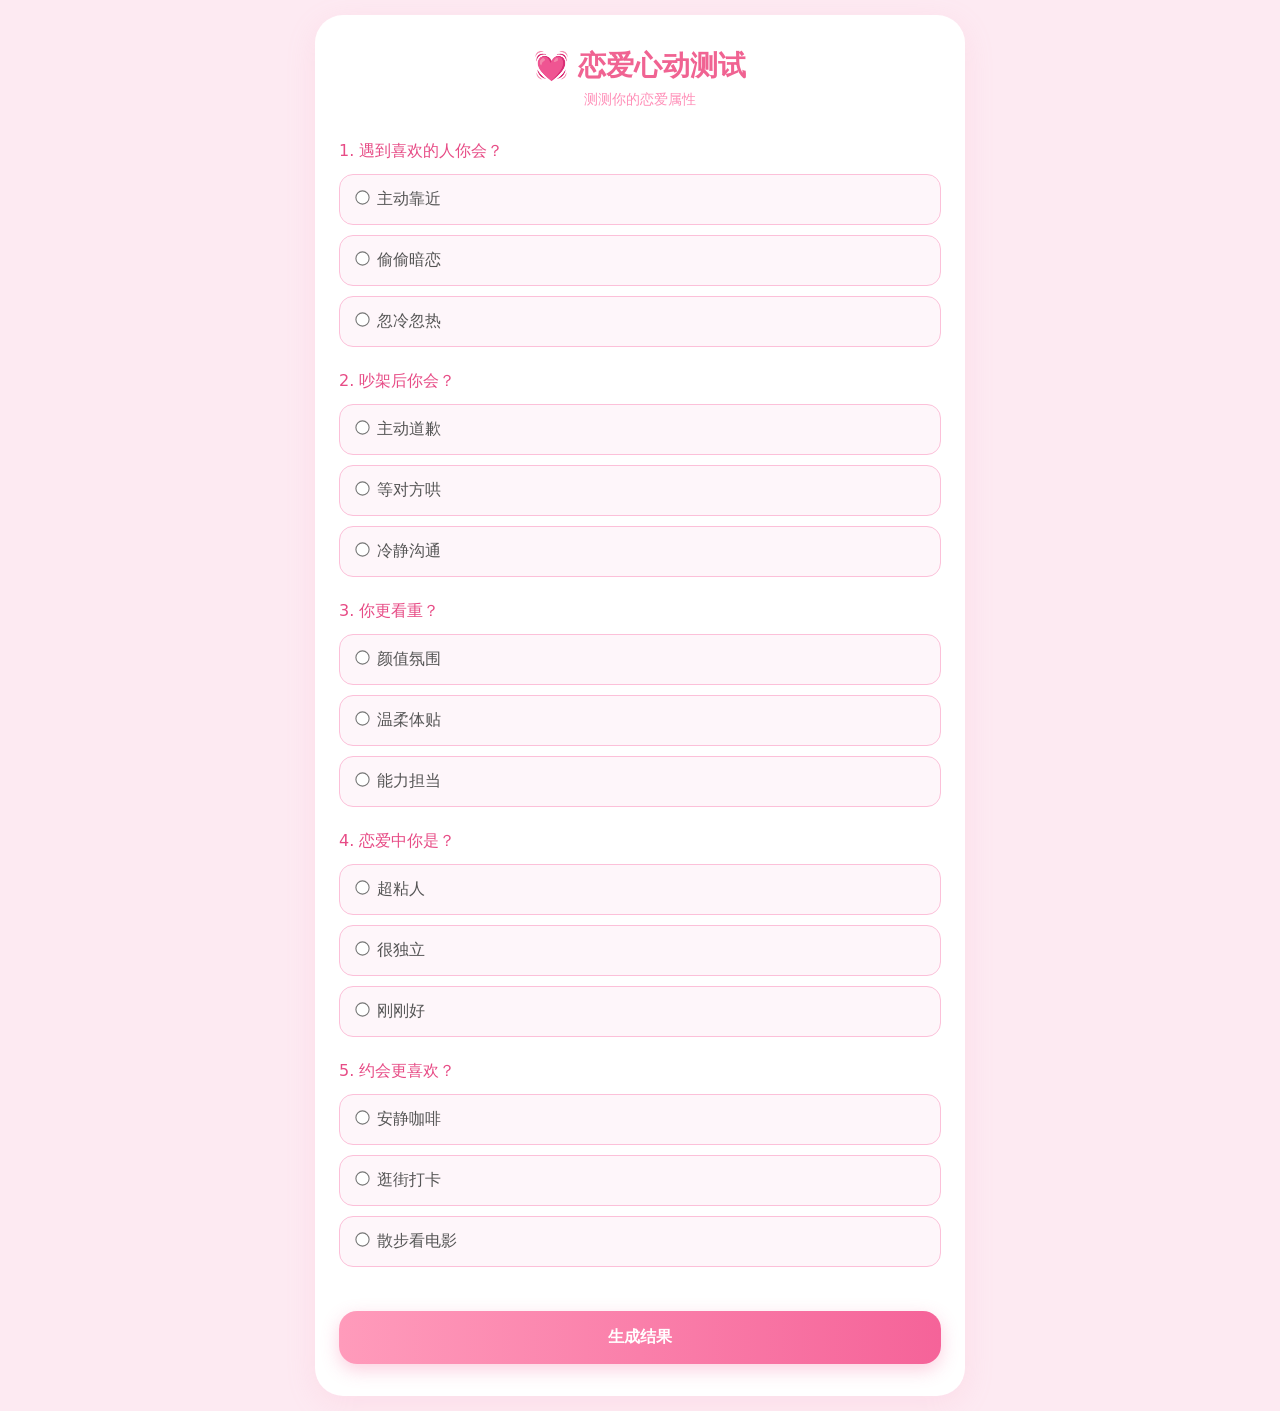
==== index.html @ 38ed67ce "666" ====
<!DOCTYPE html>
<html lang="zh-CN">
<head>
  <meta charset="UTF-8">
  <meta name="viewport" content="width=device-width, initial-scale=1.0">
  <title>恋爱心动测试</title>
  <link rel="stylesheet" href="style.css">
</head>
<body>

<!-- 答题页 -->
<div class="page" id="quizPage">
  <div class="card">
    <div class="title">💓 恋爱心动测试</div>
    <div class="subtitle">测测你的恋爱属性</div>

    <div class="question">
      <p>1. 遇到喜欢的人你会？</p>
      <label class="opt"><input type="radio" name="q1" value="1">主动靠近</label>
      <label class="opt"><input type="radio" name="q1" value="2">偷偷暗恋</label>
      <label class="opt"><input type="radio" name="q1" value="3">忽冷忽热</label>
    </div>

    <div class="question">
      <p>2. 吵架后你会？</p>
      <label class="opt"><input type="radio" name="q2" value="1">主动道歉</label>
      <label class="opt"><input type="radio" name="q2" value="2">等对方哄</label>
      <label class="opt"><input type="radio" name="q2" value="3">冷静沟通</label>
    </div>

    <div class="question">
      <p>3. 你更看重？</p>
      <label class="opt"><input type="radio" name="q3" value="1">颜值氛围</label>
      <label class="opt"><input type="radio" name="q3" value="2">温柔体贴</label>
      <label class="opt"><input type="radio" name="q3" value="3">能力担当</label>
    </div>

    <div class="question">
      <p>4. 恋爱中你是？</p>
      <label class="opt"><input type="radio" name="q4" value="1">超粘人</label>
      <label class="opt"><input type="radio" name="q4" value="2">很独立</label>
      <label class="opt"><input type="radio" name="q4" value="3">刚刚好</label>
    </div>

    <div class="question">
      <p>5. 约会更喜欢？</p>
      <label class="opt"><input type="radio" name="q5" value="1">安静咖啡</label>
      <label class="opt"><input type="radio" name="q5" value="2">逛街打卡</label>
      <label class="opt"><input type="radio" name="q5" value="3">散步看电影</label>
    </div>

    <button class="submit-btn" id="submit">生成结果</button>
  </div>
</div>

<!-- 结果页 -->
<div class="page" id="resultPage">
  <div class="result-card">
    <div class="heart">💖</div>
    <h2 class="result-title" id="type">你的类型</h2>
    <div class="result-tag" id="tag">标签</div>
    <div class="result-text" id="analysis">分析内容</div>
    <button class="reset-btn" id="reset">再来一次</button>
  </div>
</div>

<script src="script.js"></script>
</body>
</html>
---- style.css ----
* {
  margin: 0;
  padding: 0;
  box-sizing: border-box;
}

body {
  font-family: system-ui, -apple-system, BlinkMacSystemFont, "Segoe UI", Roboto, sans-serif;
  background: #fdeaf2;
  min-height: 100vh;
  padding: 15px;
  display: flex;
  align-items: center;
  justify-content: center;
}

.page {
  width: 100%;
  max-width: 650px;
  display: none;
}

#quizPage {
  display: block;
}

.card {
  background: #fff;
  border-radius: 28px;
  padding: 32px 24px;
  box-shadow: 0 8px 30px rgba(247, 146, 181, 0.15);
  position: relative;
  overflow: hidden;
}

.title {
  font-size: 28px;
  text-align: center;
  color: #f06392;
  font-weight: bold;
  margin-bottom: 6px;
}

.subtitle {
  text-align: center;
  color: #ff8fb8;
  font-size: 14px;
  margin-bottom: 32px;
}

.question {
  margin-bottom: 24px;
}

.question p {
  font-size: 16px;
  color: #e74c86;
  margin-bottom: 12px;
  font-weight: 500;
}

.opt {
  display: block;
  background: #fef6fa;
  border: 1px solid #fcc0d9;
  border-radius: 14px;
  padding: 14px 16px;
  margin-bottom: 10px;
  cursor: pointer;
  transition: all 0.3s ease;
  color: #555;
}

.opt:hover {
  background: #fce4ec;
  border-color: #f48fb1;
  transform: scale(1.02);
}

.opt input {
  margin-right: 8px;
  accent-color: #e94a8c;
  transform: scale(1.1);
}

.submit-btn {
  width: 100%;
  background: linear-gradient(90deg, #ff9bbb, #f56399);
  color: #fff;
  border: none;
  padding: 16px;
  border-radius: 18px;
  font-size: 16px;
  font-weight: bold;
  margin-top: 20px;
  cursor: pointer;
  box-shadow: 0 6px 18px rgba(245, 99, 153, 0.3);
  transition: 0.3s;
}

.submit-btn:hover {
  transform: translateY(-3px);
  box-shadow: 0 10px 24px rgba(245, 99, 153, 0.4);
}

/* 结果页 */
#resultPage {
  display: none;
  text-align: center;
  animation: fadeIn 0.6s ease forwards;
}

.result-card {
  background: #fff;
  border-radius: 28px;
  padding: 46px 28px;
  box-shadow: 0 10px 35px rgba(247, 146, 181, 0.2);
}

.heart {
  font-size: 60px;
  margin-bottom: 20px;
  animation: bounce 1s infinite alternate;
}

.result-title {
  font-size: 26px;
  color: #e84a8b;
  margin-bottom: 12px;
}

.result-tag {
  display: inline-block;
  background: #fce4ec;
  color: #e63987;
  padding: 6px 16px;
  border-radius: 20px;
  font-size: 14px;
  margin-bottom: 24px;
}

.result-text {
  color: #555;
  line-height: 1.8;
  font-size: 15px;
  text-align: left;
  margin-bottom: 32px;
}

.reset-btn {
  background: #f8f8f8;
  color: #666;
  border: 1px solid #ddd;
  padding: 12px 32px;
  border-radius: 16px;
  cursor: pointer;
  transition: 0.2s;
}

.reset-btn:hover {
  background: #f0f0f0;
}

@keyframes fadeIn {
  from { opacity: 0; transform: translateY(30px); }
  to { opacity: 1; transform: translateY(0); }
}

@keyframes bounce {
  from { transform: scale(1); }
  to { transform: scale(1.1); }
}
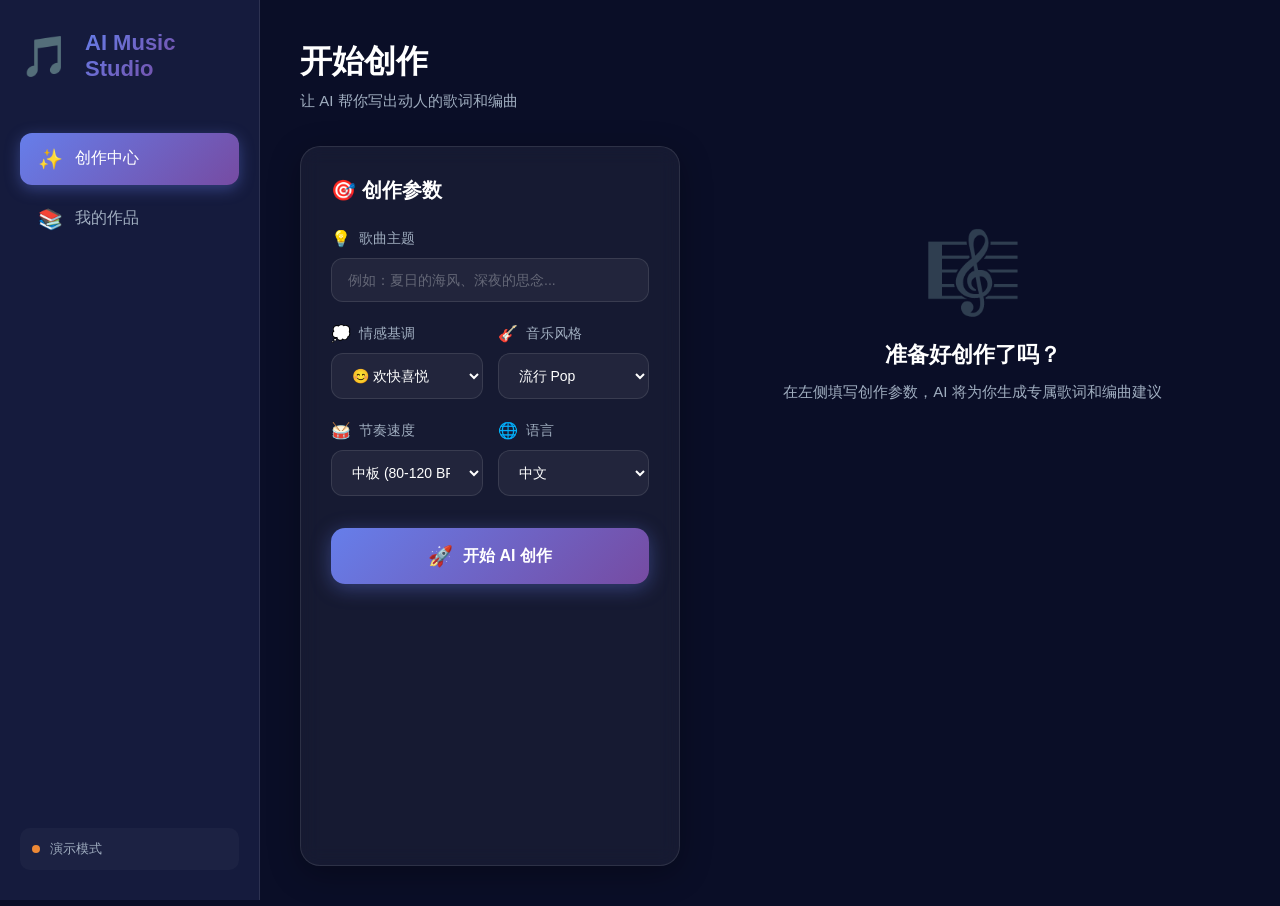
==== commit 8054b775: "1" ====
--- a/index.html
+++ b/index.html
@@ -3,67 +3,291 @@
 <head>
   <meta charset="UTF-8">
   <meta name="viewport" content="width=device-width, initial-scale=1.0">
-  <title>恋爱心动测试</title>
+  <title>AI Music Studio - 智能音乐创作</title>
   <link rel="stylesheet" href="style.css">
 </head>
 <body>
 
-<!-- 答题页 -->
-<div class="page" id="quizPage">
-  <div class="card">
-    <div class="title">💓 恋爱心动测试</div>
-    <div class="subtitle">测测你的恋爱属性</div>
-
-    <div class="question">
-      <p>1. 遇到喜欢的人你会？</p>
-      <label class="opt"><input type="radio" name="q1" value="1">主动靠近</label>
-      <label class="opt"><input type="radio" name="q1" value="2">偷偷暗恋</label>
-      <label class="opt"><input type="radio" name="q1" value="3">忽冷忽热</label>
+<div class="app-container">
+  <!-- 侧边栏 -->
+  <aside class="sidebar">
+    <div class="logo">
+      <div class="logo-icon">🎵</div>
+      <h1>AI Music<br>Studio</h1>
     </div>
-
-    <div class="question">
-      <p>2. 吵架后你会？</p>
-      <label class="opt"><input type="radio" name="q2" value="1">主动道歉</label>
-      <label class="opt"><input type="radio" name="q2" value="2">等对方哄</label>
-      <label class="opt"><input type="radio" name="q2" value="3">冷静沟通</label>
+    
+    <nav class="nav-menu">
+      <div class="nav-item active" data-section="create">
+        <span class="nav-icon">✨</span>
+        <span>创作中心</span>
+      </div>
+      <div class="nav-item" data-section="library">
+        <span class="nav-icon">📚</span>
+        <span>我的作品</span>
+      </div>
+    </nav>
+
+    <div class="api-status">
+      <div class="status-dot" id="statusDot"></div>
+      <span id="apiStatusText">演示模式</span>
     </div>
-
-    <div class="question">
-      <p>3. 你更看重？</p>
-      <label class="opt"><input type="radio" name="q3" value="1">颜值氛围</label>
-      <label class="opt"><input type="radio" name="q3" value="2">温柔体贴</label>
-      <label class="opt"><input type="radio" name="q3" value="3">能力担当</label>
-    </div>
-
-    <div class="question">
-      <p>4. 恋爱中你是？</p>
-      <label class="opt"><input type="radio" name="q4" value="1">超粘人</label>
-      <label class="opt"><input type="radio" name="q4" value="2">很独立</label>
-      <label class="opt"><input type="radio" name="q4" value="3">刚刚好</label>
-    </div>
-
-    <div class="question">
-      <p>5. 约会更喜欢？</p>
-      <label class="opt"><input type="radio" name="q5" value="1">安静咖啡</label>
-      <label class="opt"><input type="radio" name="q5" value="2">逛街打卡</label>
-      <label class="opt"><input type="radio" name="q5" value="3">散步看电影</label>
-    </div>
-
-    <button class="submit-btn" id="submit">生成结果</button>
-  </div>
-</div>
-
-<!-- 结果页 -->
-<div class="page" id="resultPage">
-  <div class="result-card">
-    <div class="heart">💖</div>
-    <h2 class="result-title" id="type">你的类型</h2>
-    <div class="result-tag" id="tag">标签</div>
-    <div class="result-text" id="analysis">分析内容</div>
-    <button class="reset-btn" id="reset">再来一次</button>
-  </div>
+  </aside>
+
+  <!-- 主内容区 -->
+  <main class="main-content">
+    
+    <!-- 创作中心 -->
+    <section class="section create-section active" id="createSection">
+      <header class="section-header">
+        <h2>开始创作</h2>
+        <p class="section-subtitle">让 AI 帮你写出动人的歌词和编曲</p>
+      </header>
+
+      <div class="creation-workspace">
+        <!-- 左侧：输入面板 -->
+        <div class="input-panel glass-card">
+          <h3 class="panel-title">🎯 创作参数</h3>
+          
+          <div class="form-group">
+            <label for="theme">
+              <span class="label-icon">💡</span>
+              歌曲主题
+            </label>
+            <input type="text" id="theme" placeholder="例如：夏日的海风、深夜的思念...">
+          </div>
+
+          <div class="form-row">
+            <div class="form-group">
+              <label for="emotion">
+                <span class="label-icon">💭</span>
+                情感基调
+              </label>
+              <select id="emotion">
+                <option value="happy">😊 欢快喜悦</option>
+                <option value="sad">😢 忧伤抒情</option>
+                <option value="romantic">💕 浪漫温馨</option>
+                <option value="energetic">⚡ 激情活力</option>
+                <option value="melancholy">🌧️ 忧郁沉思</option>
+                <option value="hopeful">🌟 充满希望</option>
+              </select>
+            </div>
+
+            <div class="form-group">
+              <label for="style">
+                <span class="label-icon">🎸</span>
+                音乐风格
+              </label>
+              <select id="style">
+                <option value="pop">流行 Pop</option>
+                <option value="rock">摇滚 Rock</option>
+                <option value="ballad">抒情 Ballad</option>
+                <option value="rnb">R&B</option>
+                <option value="folk">民谣 Folk</option>
+                <option value="electronic">电子 Electronic</option>
+              </select>
+            </div>
+          </div>
+
+          <div class="form-row">
+            <div class="form-group">
+              <label for="tempo">
+                <span class="label-icon">🥁</span>
+                节奏速度
+              </label>
+              <select id="tempo">
+                <option value="slow">慢板 (60-80 BPM)</option>
+                <option value="medium" selected>中板 (80-120 BPM)</option>
+                <option value="fast">快板 (120-160 BPM)</option>
+              </select>
+            </div>
+
+            <div class="form-group">
+              <label for="language">
+                <span class="label-icon">🌐</span>
+                语言
+              </label>
+              <select id="language">
+                <option value="chinese">中文</option>
+                <option value="english">English</option>
+              </select>
+            </div>
+          </div>
+
+          <button class="generate-btn" id="generateBtn">
+            <span class="btn-icon">🚀</span>
+            <span class="btn-text">开始 AI 创作</span>
+          </button>
+        </div>
+
+        <!-- 右侧：结果展示 -->
+        <div class="result-panel" id="resultPanel">
+          
+          <!-- 空状态 -->
+          <div class="empty-state" id="emptyState">
+            <div class="empty-icon">🎼</div>
+            <h3>准备好创作了吗？</h3>
+            <p>在左侧填写创作参数，AI 将为你生成专属歌词和编曲建议</p>
+          </div>
+
+          <!-- 加载状态 -->
+          <div class="loading-state" id="loadingState" style="display: none;">
+            <div class="audio-visualizer">
+              <div class="bar"></div>
+              <div class="bar"></div>
+              <div class="bar"></div>
+              <div class="bar"></div>
+              <div class="bar"></div>
+            </div>
+            <p class="loading-text">AI 正在创作中...</p>
+            <p class="loading-subtext">分析情感 · 构思歌词 · 编排和弦</p>
+          </div>
+
+          <!-- 结果内容 -->
+          <div class="result-content" id="resultContent" style="display: none;">
+            
+            <!-- 音频播放器卡片 -->
+            <div class="result-card audio-card glass-card">
+              <div class="card-header">
+                <div class="header-left">
+                  <span class="card-icon">🎵</span>
+                  <h3>生成的歌曲</h3>
+                </div>
+              </div>
+              
+              <div class="audio-player-container" id="audioPlayerContainer">
+                <div class="album-art">
+                  <div class="music-note-animation">
+                    <span>♪</span>
+                    <span>♫</span>
+                    <span>♪</span>
+                  </div>
+                </div>
+                
+                <div class="player-controls">
+                  <div class="track-info">
+                    <div class="track-title" id="trackTitle">未命名歌曲</div>
+                    <div class="track-artist" id="trackArtist">AI Music Studio</div>
+                  </div>
+                  
+                  <div class="progress-container">
+                    <div class="progress-bar" id="progressBar">
+                      <div class="progress-fill" id="progressFill"></div>
+                    </div>
+                    <div class="time-display">
+                      <span id="currentTime">0:00</span>
+                      <span>/</span>
+                      <span id="duration">0:00</span>
+                    </div>
+                  </div>
+                  
+                  <div class="control-buttons">
+                    <button class="control-btn" id="playBtn" title="播放/暂停">
+                      <span class="play-icon">▶️</span>
+                    </button>
+                    <button class="control-btn" id="downloadBtn" title="下载音频">
+                      💾
+                    </button>
+                    <button class="control-btn" id="regenerateAudio" title="重新生成">
+                      🔄
+                    </button>
+                  </div>
+                </div>
+                
+                <audio id="audioPlayer" preload="none"></audio>
+              </div>
+              
+              <div class="generating-status" id="generatingStatus" style="display: none;">
+                <div class="audio-wave">
+                  <div class="wave-bar"></div>
+                  <div class="wave-bar"></div>
+                  <div class="wave-bar"></div>
+                  <div class="wave-bar"></div>
+                  <div class="wave-bar"></div>
+                </div>
+                <p>正在生成音频...</p>
+                <p class="status-subtext">这可能需要 30-60 秒</p>
+              </div>
+            </div>
+            
+            <!-- 歌词卡片 -->
+            <div class="result-card lyrics-card glass-card">
+              <div class="card-header">
+                <div class="header-left">
+                  <span class="card-icon">📝</span>
+                  <h3>生成歌词</h3>
+                </div>
+                <div class="header-actions">
+                  <button class="icon-btn" id="regenerateLyrics" title="重新生成">
+                    🔄
+                  </button>
+                  <button class="icon-btn" id="copyLyrics" title="复制歌词">
+                    📋
+                  </button>
+                </div>
+              </div>
+              <div class="lyrics-body" id="lyricsBody"></div>
+            </div>
+
+            <!-- 编曲建议卡片 -->
+            <div class="result-card arrangement-card glass-card">
+              <div class="card-header">
+                <div class="header-left">
+                  <span class="card-icon">🎹</span>
+                  <h3>编曲方案</h3>
+                </div>
+              </div>
+              
+              <div class="arrangement-grid">
+                <div class="arrange-item">
+                  <h4>🎼 和弦进行</h4>
+                  <div class="chord-display" id="chordDisplay"></div>
+                </div>
+
+                <div class="arrange-item">
+                  <h4>🥁 鼓点节奏</h4>
+                  <div class="rhythm-display" id="rhythmDisplay"></div>
+                </div>
+
+                <div class="arrange-item full-width">
+                  <h4>🎸 乐器配置</h4>
+                  <div class="instrument-tags" id="instrumentTags"></div>
+                </div>
+
+                <div class="arrange-item full-width">
+                  <h4>📊 曲式结构</h4>
+                  <div class="structure-timeline" id="structureTimeline"></div>
+                </div>
+
+                <div class="arrange-item full-width">
+                  <h4>💡 制作要点</h4>
+                  <ul class="tips-list" id="tipsList"></ul>
+                </div>
+              </div>
+            </div>
+
+          </div>
+        </div>
+      </div>
+    </section>
+
+    <!-- 我的作品 -->
+    <section class="section library-section" id="librarySection">
+      <header class="section-header">
+        <h2>我的作品</h2>
+        <p class="section-subtitle">保存的创作历史</p>
+      </header>
+      <div class="library-content" id="libraryContent">
+        <div class="library-empty glass-card">
+          <div class="empty-icon">📂</div>
+          <h3>暂无作品</h3>
+          <p>开始创作后，作品会自动保存在这里</p>
+        </div>
+      </div>
+    </section>
+
+  </main>
 </div>
 
 <script src="script.js"></script>
 </body>
-</html>+</html>
--- a/style.css
+++ b/style.css
@@ -1,172 +1,851 @@
+/* AI Music Studio - Professional Dark Theme */
+
 * {
   margin: 0;
   padding: 0;
   box-sizing: border-box;
 }
 
+:root {
+  --bg-primary: #0a0e27;
+  --bg-secondary: #151b3d;
+  --bg-card: rgba(255, 255, 255, 0.05);
+  --border-color: rgba(255, 255, 255, 0.1);
+  --text-primary: #ffffff;
+  --text-secondary: #a0aec0;
+  --accent-primary: #667eea;
+  --accent-secondary: #764ba2;
+  --accent-gradient: linear-gradient(135deg, #667eea 0%, #764ba2 100%);
+  --success: #48bb78;
+  --warning: #ed8936;
+  --shadow: 0 8px 32px rgba(0, 0, 0, 0.3);
+}
+
 body {
-  font-family: system-ui, -apple-system, BlinkMacSystemFont, "Segoe UI", Roboto, sans-serif;
-  background: #fdeaf2;
+  font-family: -apple-system, BlinkMacSystemFont, 'Segoe UI', 'PingFang SC', 'Hiragino Sans GB', 'Microsoft YaHei', sans-serif;
+  background: var(--bg-primary);
+  color: var(--text-primary);
   min-height: 100vh;
-  padding: 15px;
-  display: flex;
-  align-items: center;
-  justify-content: center;
-}
-
-.page {
-  width: 100%;
-  max-width: 650px;
-  display: none;
-}
-
-#quizPage {
-  display: block;
-}
-
-.card {
-  background: #fff;
-  border-radius: 28px;
-  padding: 32px 24px;
-  box-shadow: 0 8px 30px rgba(247, 146, 181, 0.15);
-  position: relative;
-  overflow: hidden;
-}
-
-.title {
-  font-size: 28px;
-  text-align: center;
-  color: #f06392;
-  font-weight: bold;
-  margin-bottom: 6px;
-}
-
-.subtitle {
-  text-align: center;
-  color: #ff8fb8;
-  font-size: 14px;
-  margin-bottom: 32px;
-}
-
-.question {
-  margin-bottom: 24px;
-}
-
-.question p {
-  font-size: 16px;
-  color: #e74c86;
-  margin-bottom: 12px;
-  font-weight: 500;
-}
-
-.opt {
-  display: block;
-  background: #fef6fa;
-  border: 1px solid #fcc0d9;
-  border-radius: 14px;
-  padding: 14px 16px;
-  margin-bottom: 10px;
+  overflow-x: hidden;
+}
+
+.app-container {
+  display: flex;
+  min-height: 100vh;
+}
+
+/* ========== 侧边栏 ========== */
+.sidebar {
+  width: 260px;
+  background: var(--bg-secondary);
+  border-right: 1px solid var(--border-color);
+  padding: 30px 20px;
+  display: flex;
+  flex-direction: column;
+  position: fixed;
+  height: 100vh;
+  left: 0;
+  top: 0;
+  z-index: 100;
+}
+
+.logo {
+  display: flex;
+  align-items: center;
+  gap: 15px;
+  margin-bottom: 50px;
+}
+
+.logo-icon {
+  font-size: 40px;
+  animation: float 3s ease-in-out infinite;
+}
+
+@keyframes float {
+  0%, 100% { transform: translateY(0); }
+  50% { transform: translateY(-10px); }
+}
+
+.logo h1 {
+  font-size: 22px;
+  font-weight: 700;
+  background: var(--accent-gradient);
+  -webkit-background-clip: text;
+  -webkit-text-fill-color: transparent;
+  background-clip: text;
+  line-height: 1.2;
+}
+
+.nav-menu {
+  flex: 1;
+}
+
+.nav-item {
+  display: flex;
+  align-items: center;
+  gap: 12px;
+  padding: 14px 18px;
+  border-radius: 12px;
   cursor: pointer;
   transition: all 0.3s ease;
-  color: #555;
-}
-
-.opt:hover {
-  background: #fce4ec;
-  border-color: #f48fb1;
-  transform: scale(1.02);
-}
-
-.opt input {
-  margin-right: 8px;
-  accent-color: #e94a8c;
-  transform: scale(1.1);
-}
-
-.submit-btn {
+  margin-bottom: 8px;
+  color: var(--text-secondary);
+  font-weight: 500;
+}
+
+.nav-item:hover {
+  background: rgba(102, 126, 234, 0.1);
+  color: var(--text-primary);
+}
+
+.nav-item.active {
+  background: var(--accent-gradient);
+  color: white;
+  box-shadow: 0 4px 15px rgba(102, 126, 234, 0.4);
+}
+
+.nav-icon {
+  font-size: 20px;
+}
+
+.api-status {
+  display: flex;
+  align-items: center;
+  gap: 10px;
+  padding: 12px;
+  background: rgba(255, 255, 255, 0.03);
+  border-radius: 10px;
+  font-size: 13px;
+  color: var(--text-secondary);
+}
+
+.status-dot {
+  width: 8px;
+  height: 8px;
+  border-radius: 50%;
+  background: var(--warning);
+  animation: pulse 2s infinite;
+}
+
+.status-dot.active {
+  background: var(--success);
+}
+
+@keyframes pulse {
+  0%, 100% { opacity: 1; }
+  50% { opacity: 0.5; }
+}
+
+/* ========== 主内容区 ========== */
+.main-content {
+  flex: 1;
+  margin-left: 260px;
+  padding: 40px;
+  max-width: calc(100vw - 260px);
+}
+
+.section {
+  display: none;
+  animation: fadeIn 0.4s ease;
+}
+
+.section.active {
+  display: block;
+}
+
+@keyframes fadeIn {
+  from { opacity: 0; transform: translateY(20px); }
+  to { opacity: 1; transform: translateY(0); }
+}
+
+.section-header {
+  margin-bottom: 35px;
+}
+
+.section-header h2 {
+  font-size: 32px;
+  font-weight: 700;
+  margin-bottom: 8px;
+}
+
+.section-subtitle {
+  color: var(--text-secondary);
+  font-size: 15px;
+}
+
+/* ========== 玻璃态卡片 ========== */
+.glass-card {
+  background: var(--bg-card);
+  backdrop-filter: blur(10px);
+  -webkit-backdrop-filter: blur(10px);
+  border: 1px solid var(--border-color);
+  border-radius: 20px;
+  padding: 30px;
+  box-shadow: var(--shadow);
+}
+
+/* ========== 创作工作区 ========== */
+.creation-workspace {
+  display: grid;
+  grid-template-columns: 380px 1fr;
+  gap: 30px;
+  height: calc(100vh - 180px);
+}
+
+.input-panel {
+  overflow-y: auto;
+}
+
+.panel-title {
+  font-size: 20px;
+  margin-bottom: 25px;
+  display: flex;
+  align-items: center;
+  gap: 10px;
+}
+
+.form-group {
+  margin-bottom: 22px;
+}
+
+.form-row {
+  display: grid;
+  grid-template-columns: 1fr 1fr;
+  gap: 15px;
+}
+
+.form-group label {
+  display: flex;
+  align-items: center;
+  gap: 8px;
+  margin-bottom: 10px;
+  font-size: 14px;
+  font-weight: 500;
+  color: var(--text-secondary);
+}
+
+.label-icon {
+  font-size: 16px;
+}
+
+.form-group input,
+.form-group select {
   width: 100%;
-  background: linear-gradient(90deg, #ff9bbb, #f56399);
-  color: #fff;
+  padding: 13px 16px;
+  background: rgba(255, 255, 255, 0.05);
+  border: 1px solid var(--border-color);
+  border-radius: 12px;
+  color: var(--text-primary);
+  font-size: 14px;
+  transition: all 0.3s ease;
+  font-family: inherit;
+}
+
+.form-group input:focus,
+.form-group select:focus {
+  outline: none;
+  border-color: var(--accent-primary);
+  background: rgba(102, 126, 234, 0.08);
+  box-shadow: 0 0 0 3px rgba(102, 126, 234, 0.1);
+}
+
+.form-group input::placeholder {
+  color: rgba(255, 255, 255, 0.3);
+}
+
+.generate-btn {
+  width: 100%;
+  padding: 16px;
+  background: var(--accent-gradient);
   border: none;
-  padding: 16px;
-  border-radius: 18px;
+  border-radius: 14px;
+  color: white;
   font-size: 16px;
-  font-weight: bold;
-  margin-top: 20px;
+  font-weight: 600;
   cursor: pointer;
-  box-shadow: 0 6px 18px rgba(245, 99, 153, 0.3);
-  transition: 0.3s;
-}
-
-.submit-btn:hover {
-  transform: translateY(-3px);
-  box-shadow: 0 10px 24px rgba(245, 99, 153, 0.4);
-}
-
-/* 结果页 */
-#resultPage {
-  display: none;
+  display: flex;
+  align-items: center;
+  justify-content: center;
+  gap: 10px;
+  transition: all 0.3s ease;
+  margin-top: 10px;
+  box-shadow: 0 4px 20px rgba(102, 126, 234, 0.4);
+}
+
+.generate-btn:hover {
+  transform: translateY(-2px);
+  box-shadow: 0 6px 25px rgba(102, 126, 234, 0.6);
+}
+
+.generate-btn:active {
+  transform: translateY(0);
+}
+
+.btn-icon {
+  font-size: 20px;
+}
+
+/* ========== 结果面板 ========== */
+.result-panel {
+  overflow-y: auto;
+  padding-right: 5px;
+}
+
+.result-panel::-webkit-scrollbar,
+.input-panel::-webkit-scrollbar {
+  width: 6px;
+}
+
+.result-panel::-webkit-scrollbar-track,
+.input-panel::-webkit-scrollbar-track {
+  background: transparent;
+}
+
+.result-panel::-webkit-scrollbar-thumb,
+.input-panel::-webkit-scrollbar-thumb {
+  background: rgba(255, 255, 255, 0.2);
+  border-radius: 3px;
+}
+
+.empty-state {
   text-align: center;
-  animation: fadeIn 0.6s ease forwards;
+  padding: 80px 40px;
+  color: var(--text-secondary);
+}
+
+.empty-icon {
+  font-size: 80px;
+  margin-bottom: 20px;
+  opacity: 0.5;
+}
+
+.empty-state h3 {
+  font-size: 22px;
+  margin-bottom: 10px;
+  color: var(--text-primary);
+}
+
+.empty-state p {
+  font-size: 15px;
+  line-height: 1.6;
+}
+
+/* ========== 加载动画 ========== */
+.loading-state {
+  text-align: center;
+  padding: 100px 40px;
+}
+
+.audio-visualizer {
+  display: flex;
+  justify-content: center;
+  align-items: flex-end;
+  gap: 6px;
+  height: 80px;
+  margin-bottom: 30px;
+}
+
+.audio-visualizer .bar {
+  width: 8px;
+  background: var(--accent-gradient);
+  border-radius: 4px;
+  animation: soundBar 1s ease-in-out infinite;
+}
+
+.audio-visualizer .bar:nth-child(1) { height: 30px; animation-delay: 0s; }
+.audio-visualizer .bar:nth-child(2) { height: 50px; animation-delay: 0.1s; }
+.audio-visualizer .bar:nth-child(3) { height: 70px; animation-delay: 0.2s; }
+.audio-visualizer .bar:nth-child(4) { height: 50px; animation-delay: 0.3s; }
+.audio-visualizer .bar:nth-child(5) { height: 30px; animation-delay: 0.4s; }
+
+@keyframes soundBar {
+  0%, 100% { transform: scaleY(0.5); }
+  50% { transform: scaleY(1); }
+}
+
+.loading-text {
+  font-size: 20px;
+  font-weight: 600;
+  margin-bottom: 8px;
+}
+
+.loading-subtext {
+  font-size: 14px;
+  color: var(--text-secondary);
+}
+
+/* ========== 结果内容 ========== */
+.result-content {
+  display: flex;
+  flex-direction: column;
+  gap: 25px;
 }
 
 .result-card {
-  background: #fff;
-  border-radius: 28px;
-  padding: 46px 28px;
-  box-shadow: 0 10px 35px rgba(247, 146, 181, 0.2);
-}
-
-.heart {
-  font-size: 60px;
-  margin-bottom: 20px;
-  animation: bounce 1s infinite alternate;
-}
-
-.result-title {
-  font-size: 26px;
-  color: #e84a8b;
-  margin-bottom: 12px;
-}
-
-.result-tag {
-  display: inline-block;
-  background: #fce4ec;
-  color: #e63987;
-  padding: 6px 16px;
-  border-radius: 20px;
-  font-size: 14px;
-  margin-bottom: 24px;
-}
-
-.result-text {
-  color: #555;
-  line-height: 1.8;
-  font-size: 15px;
-  text-align: left;
-  margin-bottom: 32px;
-}
-
-.reset-btn {
-  background: #f8f8f8;
-  color: #666;
-  border: 1px solid #ddd;
-  padding: 12px 32px;
-  border-radius: 16px;
-  cursor: pointer;
-  transition: 0.2s;
-}
-
-.reset-btn:hover {
-  background: #f0f0f0;
-}
-
-@keyframes fadeIn {
+  animation: slideUp 0.5s ease;
+}
+
+@keyframes slideUp {
   from { opacity: 0; transform: translateY(30px); }
   to { opacity: 1; transform: translateY(0); }
 }
 
-@keyframes bounce {
-  from { transform: scale(1); }
-  to { transform: scale(1.1); }
-}+.card-header {
+  display: flex;
+  justify-content: space-between;
+  align-items: center;
+  margin-bottom: 25px;
+  padding-bottom: 18px;
+  border-bottom: 1px solid var(--border-color);
+}
+
+.header-left {
+  display: flex;
+  align-items: center;
+  gap: 12px;
+}
+
+.card-icon {
+  font-size: 24px;
+}
+
+.card-header h3 {
+  font-size: 20px;
+  font-weight: 600;
+}
+
+.header-actions {
+  display: flex;
+  gap: 10px;
+}
+
+.icon-btn {
+  width: 40px;
+  height: 40px;
+  border: 1px solid var(--border-color);
+  background: rgba(255, 255, 255, 0.05);
+  border-radius: 10px;
+  cursor: pointer;
+  font-size: 18px;
+  transition: all 0.3s ease;
+  display: flex;
+  align-items: center;
+  justify-content: center;
+}
+
+.icon-btn:hover {
+  background: var(--accent-primary);
+  border-color: var(--accent-primary);
+  transform: scale(1.05);
+}
+
+/* 歌词区域 */
+.lyrics-body {
+  background: rgba(0, 0, 0, 0.2);
+  padding: 25px;
+  border-radius: 14px;
+  line-height: 2;
+  font-size: 15px;
+  white-space: pre-line;
+  color: var(--text-primary);
+  border-left: 3px solid var(--accent-primary);
+  min-height: 200px;
+}
+
+/* 编曲网格 */
+.arrangement-grid {
+  display: grid;
+  gap: 20px;
+}
+
+.arrange-item h4 {
+  font-size: 15px;
+  margin-bottom: 12px;
+  color: var(--text-secondary);
+  font-weight: 500;
+}
+
+.arrange-item.full-width {
+  grid-column: 1 / -1;
+}
+
+.chord-display {
+  background: linear-gradient(135deg, rgba(255, 107, 107, 0.15), rgba(255, 142, 83, 0.15));
+  padding: 20px;
+  border-radius: 12px;
+  font-family: 'Courier New', monospace;
+  font-size: 17px;
+  font-weight: bold;
+  color: #ff6b6b;
+  text-align: center;
+  letter-spacing: 2px;
+  border: 1px solid rgba(255, 107, 107, 0.3);
+}
+
+.rhythm-display {
+  background: rgba(72, 187, 120, 0.1);
+  padding: 18px;
+  border-radius: 12px;
+  font-family: 'Courier New', monospace;
+  font-size: 14px;
+  color: #48bb78;
+  line-height: 1.8;
+  border: 1px solid rgba(72, 187, 120, 0.3);
+}
+
+.instrument-tags {
+  display: flex;
+  flex-wrap: wrap;
+  gap: 10px;
+}
+
+.instr-tag {
+  background: rgba(102, 126, 234, 0.15);
+  padding: 10px 18px;
+  border-radius: 20px;
+  font-size: 13px;
+  color: #667eea;
+  border: 1px solid rgba(102, 126, 234, 0.3);
+  transition: all 0.3s ease;
+}
+
+.instr-tag:hover {
+  background: rgba(102, 126, 234, 0.25);
+  transform: translateY(-2px);
+}
+
+.structure-timeline {
+  display: flex;
+  flex-wrap: wrap;
+  gap: 12px;
+  align-items: center;
+}
+
+.struct-part {
+  background: rgba(118, 75, 162, 0.15);
+  padding: 10px 16px;
+  border-radius: 8px;
+  font-size: 13px;
+  color: #b794f4;
+  border: 1px solid rgba(118, 75, 162, 0.3);
+  font-weight: 500;
+}
+
+.struct-arrow {
+  color: var(--text-secondary);
+  font-size: 18px;
+}
+
+.tips-list {
+  list-style: none;
+  padding: 0;
+}
+
+.tips-list li {
+  padding: 10px 0;
+  padding-left: 28px;
+  position: relative;
+  color: var(--text-secondary);
+  line-height: 1.6;
+  font-size: 14px;
+}
+
+.tips-list li:before {
+  content: "▸";
+  position: absolute;
+  left: 0;
+  color: var(--accent-primary);
+  font-weight: bold;
+  font-size: 18px;
+}
+
+/* ========== 音频播放器 ========== */
+.audio-card {
+  background: linear-gradient(135deg, rgba(102, 126, 234, 0.1), rgba(118, 75, 162, 0.1));
+}
+
+.audio-player-container {
+  display: flex;
+  gap: 25px;
+  align-items: center;
+}
+
+.album-art {
+  width: 120px;
+  height: 120px;
+  background: var(--accent-gradient);
+  border-radius: 16px;
+  display: flex;
+  align-items: center;
+  justify-content: center;
+  box-shadow: 0 8px 25px rgba(102, 126, 234, 0.4);
+  flex-shrink: 0;
+}
+
+.music-note-animation {
+  display: flex;
+  gap: 8px;
+  font-size: 32px;
+  color: white;
+}
+
+.music-note-animation span {
+  animation: musicFloat 1.5s ease-in-out infinite;
+}
+
+.music-note-animation span:nth-child(1) { animation-delay: 0s; }
+.music-note-animation span:nth-child(2) { animation-delay: 0.2s; }
+.music-note-animation span:nth-child(3) { animation-delay: 0.4s; }
+
+@keyframes musicFloat {
+  0%, 100% { transform: translateY(0) rotate(0deg); opacity: 0.7; }
+  50% { transform: translateY(-15px) rotate(10deg); opacity: 1; }
+}
+
+.player-controls {
+  flex: 1;
+}
+
+.track-info {
+  margin-bottom: 15px;
+}
+
+.track-title {
+  font-size: 20px;
+  font-weight: 600;
+  margin-bottom: 5px;
+  color: var(--text-primary);
+}
+
+.track-artist {
+  font-size: 14px;
+  color: var(--text-secondary);
+}
+
+.progress-container {
+  margin-bottom: 15px;
+}
+
+.progress-bar {
+  width: 100%;
+  height: 6px;
+  background: rgba(255, 255, 255, 0.1);
+  border-radius: 3px;
+  cursor: pointer;
+  position: relative;
+  margin-bottom: 8px;
+}
+
+.progress-fill {
+  height: 100%;
+  background: var(--accent-gradient);
+  border-radius: 3px;
+  width: 0%;
+  transition: width 0.1s linear;
+  position: relative;
+}
+
+.progress-fill::after {
+  content: '';
+  position: absolute;
+  right: -6px;
+  top: 50%;
+  transform: translateY(-50%);
+  width: 12px;
+  height: 12px;
+  background: white;
+  border-radius: 50%;
+  box-shadow: 0 2px 8px rgba(0, 0, 0, 0.3);
+  opacity: 0;
+  transition: opacity 0.2s;
+}
+
+.progress-bar:hover .progress-fill::after {
+  opacity: 1;
+}
+
+.time-display {
+  display: flex;
+  justify-content: space-between;
+  font-size: 12px;
+  color: var(--text-secondary);
+  font-family: 'Courier New', monospace;
+}
+
+.control-buttons {
+  display: flex;
+  gap: 12px;
+  align-items: center;
+}
+
+.control-btn {
+  width: 48px;
+  height: 48px;
+  border: 1px solid var(--border-color);
+  background: rgba(255, 255, 255, 0.08);
+  border-radius: 50%;
+  cursor: pointer;
+  font-size: 20px;
+  transition: all 0.3s ease;
+  display: flex;
+  align-items: center;
+  justify-content: center;
+}
+
+.control-btn:hover {
+  background: var(--accent-primary);
+  border-color: var(--accent-primary);
+  transform: scale(1.1);
+}
+
+.control-btn.playing {
+  background: var(--accent-gradient);
+  border-color: transparent;
+  animation: pulse 2s infinite;
+}
+
+.generating-status {
+  text-align: center;
+  padding: 40px 20px;
+}
+
+.audio-wave {
+  display: flex;
+  justify-content: center;
+  align-items: center;
+  gap: 4px;
+  height: 60px;
+  margin-bottom: 20px;
+}
+
+.wave-bar {
+  width: 6px;
+  background: var(--accent-gradient);
+  border-radius: 3px;
+  animation: waveAnimation 1.2s ease-in-out infinite;
+}
+
+.wave-bar:nth-child(1) { height: 20px; animation-delay: 0s; }
+.wave-bar:nth-child(2) { height: 35px; animation-delay: 0.1s; }
+.wave-bar:nth-child(3) { height: 50px; animation-delay: 0.2s; }
+.wave-bar:nth-child(4) { height: 35px; animation-delay: 0.3s; }
+.wave-bar:nth-child(5) { height: 20px; animation-delay: 0.4s; }
+
+@keyframes waveAnimation {
+  0%, 100% { transform: scaleY(0.5); opacity: 0.5; }
+  50% { transform: scaleY(1); opacity: 1; }
+}
+
+.generating-status p {
+  font-size: 16px;
+  font-weight: 600;
+  margin-bottom: 8px;
+  color: var(--text-primary);
+}
+
+.status-subtext {
+  font-size: 13px;
+  color: var(--text-secondary);
+}
+
+/* ========== 作品库 ========== */
+.library-content {
+  display: grid;
+  grid-template-columns: repeat(auto-fill, minmax(320px, 1fr));
+  gap: 20px;
+}
+
+.library-empty {
+  grid-column: 1 / -1;
+  text-align: center;
+  padding: 100px 40px;
+  color: var(--text-secondary);
+}
+
+.history-card {
+  background: var(--bg-card);
+  border: 1px solid var(--border-color);
+  border-radius: 16px;
+  padding: 20px;
+  cursor: pointer;
+  transition: all 0.3s ease;
+}
+
+.history-card:hover {
+  transform: translateY(-4px);
+  box-shadow: 0 8px 25px rgba(102, 126, 234, 0.3);
+  border-color: var(--accent-primary);
+}
+
+.history-header {
+  display: flex;
+  justify-content: space-between;
+  align-items: start;
+  margin-bottom: 12px;
+}
+
+.history-title {
+  font-size: 16px;
+  font-weight: 600;
+  color: var(--text-primary);
+  margin-bottom: 4px;
+}
+
+.history-date {
+  font-size: 12px;
+  color: var(--text-secondary);
+}
+
+.history-tags {
+  display: flex;
+  gap: 8px;
+  flex-wrap: wrap;
+  margin-top: 12px;
+}
+
+.history-tag {
+  background: rgba(102, 126, 234, 0.1);
+  padding: 4px 10px;
+  border-radius: 12px;
+  font-size: 11px;
+  color: var(--accent-primary);
+}
+
+/* ========== 响应式设计 ========== */
+@media (max-width: 1200px) {
+  .creation-workspace {
+    grid-template-columns: 1fr;
+    height: auto;
+  }
+  
+  .input-panel {
+    max-height: none;
+  }
+}
+
+@media (max-width: 768px) {
+  .sidebar {
+    width: 100%;
+    height: auto;
+    position: relative;
+    padding: 20px;
+  }
+  
+  .main-content {
+    margin-left: 0;
+    max-width: 100vw;
+    padding: 20px;
+  }
+  
+  .app-container {
+    flex-direction: column;
+  }
+  
+  .form-row {
+    grid-template-columns: 1fr;
+  }
+  
+  .section-header h2 {
+    font-size: 26px;
+  }
+}
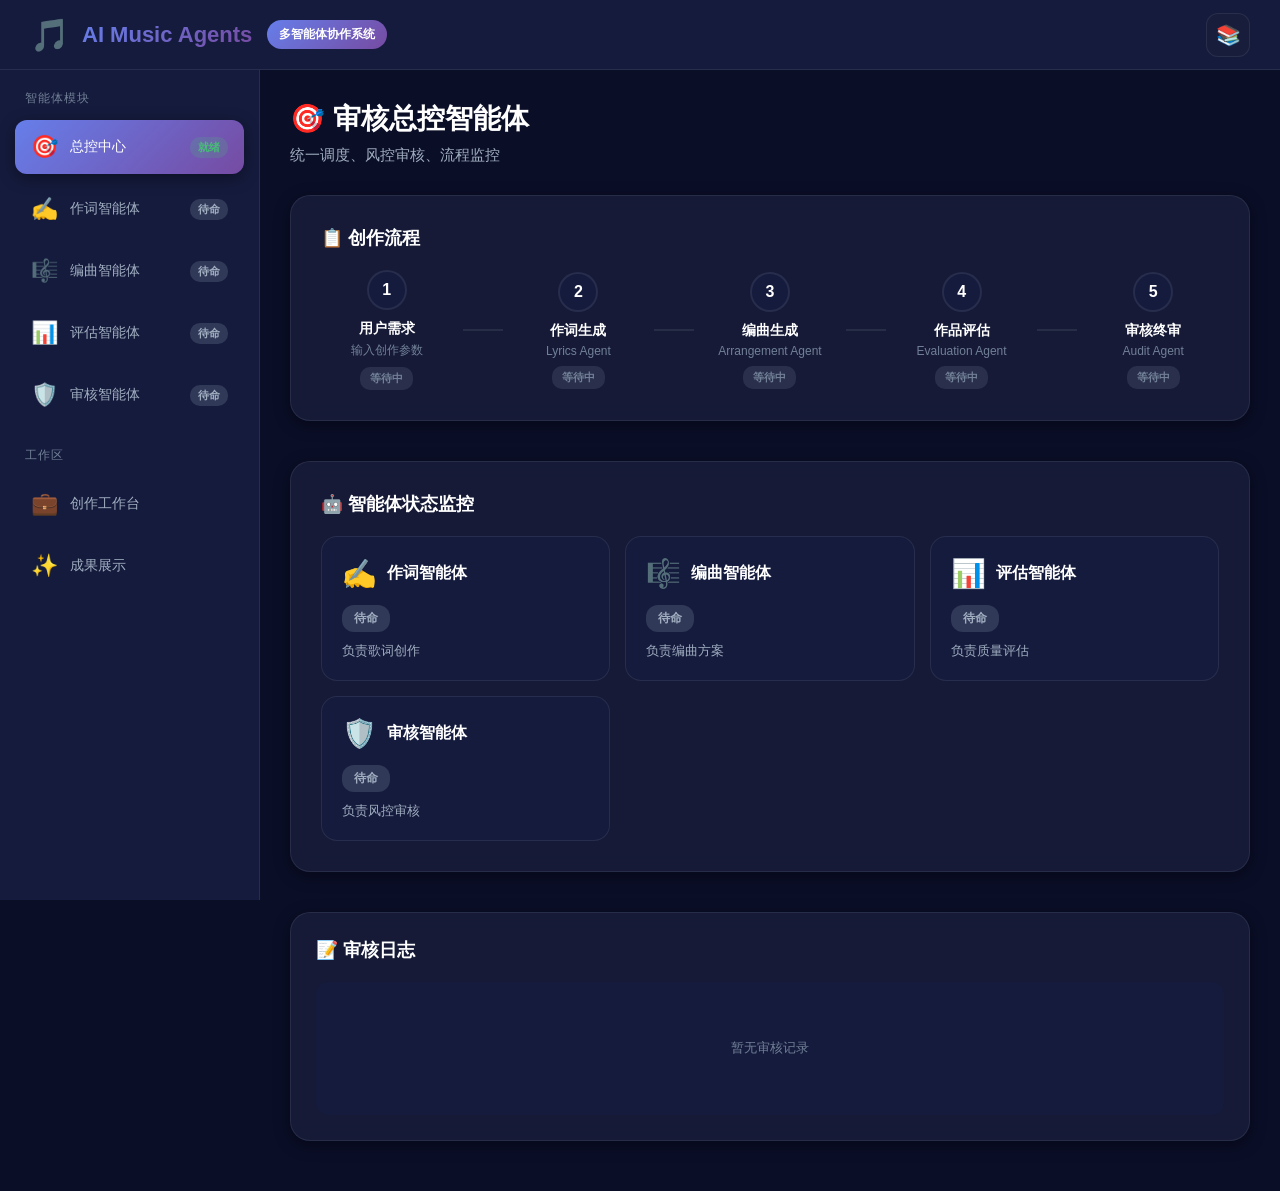
==== commit 09a0c701: "1" ====
--- a/index.html
+++ b/index.html
@@ -1,293 +1,473 @@
 <!DOCTYPE html>
 <html lang="zh-CN">
 <head>
-  <meta charset="UTF-8">
-  <meta name="viewport" content="width=device-width, initial-scale=1.0">
-  <title>AI Music Studio - 智能音乐创作</title>
-  <link rel="stylesheet" href="style.css">
+    <meta charset="UTF-8">
+    <meta name="viewport" content="width=device-width, initial-scale=1.0">
+    <title>AI Music Agents - 多智能体音乐创作平台</title>
+    <link rel="stylesheet" href="style.css">
 </head>
 <body>
-
-<div class="app-container">
-  <!-- 侧边栏 -->
-  <aside class="sidebar">
-    <div class="logo">
-      <div class="logo-icon">🎵</div>
-      <h1>AI Music<br>Studio</h1>
+    <!-- 顶部导航 -->
+    <header class="top-header">
+        <div class="header-left">
+            <div class="logo">
+                <span class="logo-icon">🎵</span>
+                <h1>AI Music Agents</h1>
+            </div>
+            <span class="badge">多智能体协作系统</span>
+        </div>
+        <div class="header-right">
+            <button class="btn-icon" id="historyBtn" title="历史作品">
+                📚
+            </button>
+        </div>
+    </header>
+
+    <div class="app-container">
+        <!-- 侧边栏：智能体导航 -->
+        <aside class="sidebar">
+            <nav class="agent-nav">
+                <div class="nav-section">
+                    <div class="section-title">智能体模块</div>
+                    <div class="nav-item active" data-agent="control">
+                        <span class="agent-icon">🎯</span>
+                        <span class="agent-name">总控中心</span>
+                        <span class="agent-status status-ready">就绪</span>
+                    </div>
+                    <div class="nav-item" data-agent="lyrics">
+                        <span class="agent-icon">✍️</span>
+                        <span class="agent-name">作词智能体</span>
+                        <span class="agent-status status-idle">待命</span>
+                    </div>
+                    <div class="nav-item" data-agent="arrangement">
+                        <span class="agent-icon">🎼</span>
+                        <span class="agent-name">编曲智能体</span>
+                        <span class="agent-status status-idle">待命</span>
+                    </div>
+                    <div class="nav-item" data-agent="evaluation">
+                        <span class="agent-icon">📊</span>
+                        <span class="agent-name">评估智能体</span>
+                        <span class="agent-status status-idle">待命</span>
+                    </div>
+                    <div class="nav-item" data-agent="audit">
+                        <span class="agent-icon">🛡️</span>
+                        <span class="agent-name">审核智能体</span>
+                        <span class="agent-status status-idle">待命</span>
+                    </div>
+                </div>
+
+                <div class="nav-section">
+                    <div class="section-title">工作区</div>
+                    <div class="nav-item" data-view="workspace">
+                        <span class="agent-icon">💼</span>
+                        <span class="agent-name">创作工作台</span>
+                    </div>
+                    <div class="nav-item" data-view="result">
+                        <span class="agent-icon">✨</span>
+                        <span class="agent-name">成果展示</span>
+                    </div>
+                </div>
+            </nav>
+        </aside>
+
+        <!-- 主内容区 -->
+        <main class="main-content">
+            
+            <!-- 总控中心 -->
+            <section class="agent-section active" id="controlSection">
+                <div class="section-header">
+                    <h2>🎯 审核总控智能体</h2>
+                    <p class="subtitle">统一调度、风控审核、流程监控</p>
+                </div>
+
+                <div class="control-dashboard">
+                    <!-- 流程进度 -->
+                    <div class="card workflow-progress">
+                        <h3>📋 创作流程</h3>
+                        <div class="progress-steps">
+                            <div class="step" id="step1">
+                                <div class="step-number">1</div>
+                                <div class="step-info">
+                                    <div class="step-title">用户需求</div>
+                                    <div class="step-desc">输入创作参数</div>
+                                </div>
+                                <div class="step-status status-pending">等待中</div>
+                            </div>
+                            <div class="step-connector"></div>
+                            <div class="step" id="step2">
+                                <div class="step-number">2</div>
+                                <div class="step-info">
+                                    <div class="step-title">作词生成</div>
+                                    <div class="step-desc">Lyrics Agent</div>
+                                </div>
+                                <div class="step-status status-pending">等待中</div>
+                            </div>
+                            <div class="step-connector"></div>
+                            <div class="step" id="step3">
+                                <div class="step-number">3</div>
+                                <div class="step-info">
+                                    <div class="step-title">编曲生成</div>
+                                    <div class="step-desc">Arrangement Agent</div>
+                                </div>
+                                <div class="step-status status-pending">等待中</div>
+                            </div>
+                            <div class="step-connector"></div>
+                            <div class="step" id="step4">
+                                <div class="step-number">4</div>
+                                <div class="step-info">
+                                    <div class="step-title">作品评估</div>
+                                    <div class="step-desc">Evaluation Agent</div>
+                                </div>
+                                <div class="step-status status-pending">等待中</div>
+                            </div>
+                            <div class="step-connector"></div>
+                            <div class="step" id="step5">
+                                <div class="step-number">5</div>
+                                <div class="step-info">
+                                    <div class="step-title">审核终审</div>
+                                    <div class="step-desc">Audit Agent</div>
+                                </div>
+                                <div class="step-status status-pending">等待中</div>
+                            </div>
+                        </div>
+                    </div>
+
+                    <!-- 智能体状态监控 -->
+                    <div class="card agents-monitor">
+                        <h3>🤖 智能体状态监控</h3>
+                        <div class="agent-cards">
+                            <div class="agent-card" id="lyricsAgentCard">
+                                <div class="agent-card-header">
+                                    <span class="agent-card-icon">✍️</span>
+                                    <h4>作词智能体</h4>
+                                </div>
+                                <div class="agent-card-body">
+                                    <div class="status-indicator status-idle">待命</div>
+                                    <p class="agent-desc">负责歌词创作</p>
+                                </div>
+                            </div>
+
+                            <div class="agent-card" id="arrangementAgentCard">
+                                <div class="agent-card-header">
+                                    <span class="agent-card-icon">🎼</span>
+                                    <h4>编曲智能体</h4>
+                                </div>
+                                <div class="agent-card-body">
+                                    <div class="status-indicator status-idle">待命</div>
+                                    <p class="agent-desc">负责编曲方案</p>
+                                </div>
+                            </div>
+
+                            <div class="agent-card" id="evaluationAgentCard">
+                                <div class="agent-card-header">
+                                    <span class="agent-card-icon">📊</span>
+                                    <h4>评估智能体</h4>
+                                </div>
+                                <div class="agent-card-body">
+                                    <div class="status-indicator status-idle">待命</div>
+                                    <p class="agent-desc">负责质量评估</p>
+                                </div>
+                            </div>
+
+                            <div class="agent-card" id="auditAgentCard">
+                                <div class="agent-card-header">
+                                    <span class="agent-card-icon">🛡️</span>
+                                    <h4>审核智能体</h4>
+                                </div>
+                                <div class="agent-card-body">
+                                    <div class="status-indicator status-idle">待命</div>
+                                    <p class="agent-desc">负责风控审核</p>
+                                </div>
+                            </div>
+                        </div>
+                    </div>
+
+                    <!-- 审核日志 -->
+                    <div class="card audit-log">
+                        <h3>📝 审核日志</h3>
+                        <div class="log-content" id="auditLog">
+                            <p class="log-empty">暂无审核记录</p>
+                        </div>
+                    </div>
+
+                    <!-- 最终结论 -->
+                    <div class="card final-verdict" id="finalVerdict" style="display: none;">
+                        <h3>✅ 审核结论</h3>
+                        <div class="verdict-content" id="verdictContent"></div>
+                    </div>
+                </div>
+            </section>
+
+            <!-- 作词智能体 -->
+            <section class="agent-section" id="lyricsSection">
+                <div class="section-header">
+                    <h2>✍️ 作词智能体</h2>
+                    <p class="subtitle">专业歌词创作引擎</p>
+                </div>
+
+                <div class="agent-workspace">
+                    <!-- 输入面板 -->
+                    <div class="card input-panel">
+                        <h3>📥 创作参数</h3>
+                        <div class="form-group">
+                            <label>主题</label>
+                            <input type="text" id="lyricsTheme" placeholder="例如：夏日海滩、追梦旅程">
+                        </div>
+                        <div class="form-row">
+                            <div class="form-group">
+                                <label>情绪</label>
+                                <select id="lyricsEmotion">
+                                    <option value="happy">欢快 Happy</option>
+                                    <option value="sad">忧伤 Sad</option>
+                                    <option value="romantic">浪漫 Romantic</option>
+                                    <option value="energetic">激情 Energetic</option>
+                                    <option value="melancholy">忧郁 Melancholy</option>
+                                    <option value="hopeful">希望 Hopeful</option>
+                                </select>
+                            </div>
+                            <div class="form-group">
+                                <label>风格</label>
+                                <select id="lyricsGenre">
+                                    <option value="pop">流行 Pop</option>
+                                    <option value="rock">摇滚 Rock</option>
+                                    <option value="ballad">抒情 Ballad</option>
+                                    <option value="rnb">R&B</option>
+                                    <option value="folk">民谣 Folk</option>
+                                    <option value="electronic">电子 Electronic</option>
+                                </select>
+                            </div>
+                        </div>
+                        <div class="form-group">
+                            <label>关键词（逗号分隔）</label>
+                            <input type="text" id="lyricsKeywords" placeholder="例如：阳光、海浪、自由">
+                        </div>
+                        <div class="form-group">
+                            <label>语言</label>
+                            <select id="lyricsLanguage">
+                                <option value="chinese">中文</option>
+                                <option value="english">English</option>
+                            </select>
+                        </div>
+                        <button class="btn-primary btn-full" id="generateLyricsBtn">
+                            🚀 开始作词
+                        </button>
+                    </div>
+
+                    <!-- 输出面板 -->
+                    <div class="card output-panel">
+                        <div class="panel-header">
+                            <h3>📄 歌词成果</h3>
+                            <div class="panel-actions">
+                                <button class="btn-sm" id="copyLyricsBtn">📋 复制</button>
+                                <button class="btn-sm" id="saveLyricsBtn">💾 保存</button>
+                            </div>
+                        </div>
+                        <div class="lyrics-output" id="lyricsOutput">
+                            <p class="empty-hint">等待作词智能体生成...</p>
+                        </div>
+                    </div>
+                </div>
+            </section>
+
+            <!-- 编曲智能体 -->
+            <section class="agent-section" id="arrangementSection">
+                <div class="section-header">
+                    <h2>🎼 编曲智能体</h2>
+                    <p class="subtitle">专业编曲方案设计</p>
+                </div>
+
+                <div class="agent-workspace">
+                    <!-- 输入面板 -->
+                    <div class="card input-panel">
+                        <h3>📥 编曲参数</h3>
+                        <div class="form-row">
+                            <div class="form-group">
+                                <label>BPM 速度</label>
+                                <input type="number" id="arrBpm" value="120" min="60" max="200">
+                            </div>
+                            <div class="form-group">
+                                <label>调式</label>
+                                <select id="arrKey">
+                                    <option value="C">C 大调</option>
+                                    <option value="G">G 大调</option>
+                                    <option value="D">D 大调</option>
+                                    <option value="A">A 大调</option>
+                                    <option value="Am">A 小调</option>
+                                    <option value="Em">E 小调</option>
+                                </select>
+                            </div>
+                        </div>
+                        <div class="form-group">
+                            <label>参考歌词风格</label>
+                            <textarea id="arrLyricsRef" placeholder="粘贴歌词或描述风格..." rows="4"></textarea>
+                        </div>
+                        <button class="btn-primary btn-full" id="generateArrangementBtn">
+                            🎹 开始编曲
+                        </button>
+                    </div>
+
+                    <!-- 输出面板 -->
+                    <div class="card output-panel">
+                        <div class="panel-header">
+                            <h3>🎼 编曲方案</h3>
+                            <div class="panel-actions">
+                                <button class="btn-sm" id="copyArrangementBtn">📋 复制</button>
+                                <button class="btn-sm" id="saveArrangementBtn">💾 保存</button>
+                            </div>
+                        </div>
+                        <div class="arrangement-output" id="arrangementOutput">
+                            <p class="empty-hint">等待编曲智能体生成...</p>
+                        </div>
+                    </div>
+                </div>
+            </section>
+
+            <!-- 评估智能体 -->
+            <section class="agent-section" id="evaluationSection">
+                <div class="section-header">
+                    <h2>📊 评估智能体</h2>
+                    <p class="subtitle">专业质量评估系统</p>
+                </div>
+
+                <div class="agent-workspace">
+                    <div class="card evaluation-panel">
+                        <div class="panel-header">
+                            <h3>📈 评估报告</h3>
+                            <button class="btn-primary" id="runEvaluationBtn">🔍 开始评估</button>
+                        </div>
+                        <div class="evaluation-output" id="evaluationOutput">
+                            <p class="empty-hint">等待评估智能体分析...</p>
+                        </div>
+                    </div>
+                </div>
+            </section>
+
+            <!-- 审核智能体 -->
+            <section class="agent-section" id="auditSection">
+                <div class="section-header">
+                    <h2>🛡️ 审核智能体</h2>
+                    <p class="subtitle">风控审核与最终决策</p>
+                </div>
+
+                <div class="agent-workspace">
+                    <div class="card audit-panel">
+                        <div class="panel-header">
+                            <h3>🔒 审核结果</h3>
+                            <button class="btn-primary" id="runAuditBtn">🛡️ 执行审核</button>
+                        </div>
+                        <div class="audit-output" id="auditOutput">
+                            <p class="empty-hint">等待审核智能体检查...</p>
+                        </div>
+                    </div>
+                </div>
+            </section>
+
+            <!-- 创作工作台 -->
+            <section class="agent-section" id="workspaceSection">
+                <div class="section-header">
+                    <h2>💼 创作工作台</h2>
+                    <p class="subtitle">一体化创作控制台</p>
+                </div>
+
+                <div class="workspace-container">
+                    <div class="card workspace-form">
+                        <h3>🎯 创作需求</h3>
+                        <div class="form-group">
+                            <label>歌曲标题</label>
+                            <input type="text" id="wsTitle" placeholder="可选，默认为主题">
+                        </div>
+                        <div class="form-group">
+                            <label>主题</label>
+                            <input type="text" id="wsTheme" placeholder="例如：夏日的风">
+                        </div>
+                        <div class="form-row">
+                            <div class="form-group">
+                                <label>情绪</label>
+                                <select id="wsEmotion">
+                                    <option value="happy">欢快</option>
+                                    <option value="sad">忧伤</option>
+                                    <option value="romantic">浪漫</option>
+                                    <option value="energetic">激情</option>
+                                    <option value="melancholy">忧郁</option>
+                                    <option value="hopeful">希望</option>
+                                </select>
+                            </div>
+                            <div class="form-group">
+                                <label>风格</label>
+                                <select id="wsGenre">
+                                    <option value="pop">流行</option>
+                                    <option value="rock">摇滚</option>
+                                    <option value="ballad">抒情</option>
+                                    <option value="rnb">R&B</option>
+                                    <option value="folk">民谣</option>
+                                    <option value="electronic">电子</option>
+                                </select>
+                            </div>
+                        </div>
+                        <div class="form-row">
+                            <div class="form-group">
+                                <label>BPM</label>
+                                <input type="number" id="wsBpm" value="120">
+                            </div>
+                            <div class="form-group">
+                                <label>调式</label>
+                                <select id="wsKey">
+                                    <option value="C">C 大调</option>
+                                    <option value="G">G 大调</option>
+                                    <option value="D">D 大调</option>
+                                    <option value="A">A 大调</option>
+                                    <option value="Am">A 小调</option>
+                                </select>
+                            </div>
+                        </div>
+                        <div class="form-group">
+                            <label>关键词</label>
+                            <input type="text" id="wsKeywords" placeholder="用逗号分隔">
+                        </div>
+                        <button class="btn-primary btn-full btn-lg" id="startCreationBtn">
+                            🚀 启动多智能体创作流程
+                        </button>
+                    </div>
+
+                    <div class="workflow-status" id="workflowStatus">
+                        <div class="status-card">
+                            <div class="status-icon">⏳</div>
+                            <h4>准备就绪</h4>
+                            <p>填写创作需求，点击开始按钮</p>
+                        </div>
+                    </div>
+                </div>
+            </section>
+
+            <!-- 成果展示 -->
+            <section class="agent-section" id="resultSection">
+                <div class="section-header">
+                    <h2>✨ 创作成果</h2>
+                    <p class="subtitle">完整的音乐作品方案</p>
+                </div>
+
+                <div class="result-container" id="resultContainer">
+                    <div class="empty-result">
+                        <div class="empty-icon">🎵</div>
+                        <h3>暂无成果</h3>
+                        <p>完成创作流程后，成果将在此展示</p>
+                    </div>
+                </div>
+            </section>
+
+        </main>
     </div>
-    
-    <nav class="nav-menu">
-      <div class="nav-item active" data-section="create">
-        <span class="nav-icon">✨</span>
-        <span>创作中心</span>
-      </div>
-      <div class="nav-item" data-section="library">
-        <span class="nav-icon">📚</span>
-        <span>我的作品</span>
-      </div>
-    </nav>
-
-    <div class="api-status">
-      <div class="status-dot" id="statusDot"></div>
-      <span id="apiStatusText">演示模式</span>
+
+    <!-- 历史作品侧边栏 -->
+    <div class="history-sidebar" id="historySidebar">
+        <div class="history-header">
+            <h3>📚 历史作品库</h3>
+            <button class="close-btn" id="closeHistory">✕</button>
+        </div>
+        <div class="history-list" id="historyList"></div>
     </div>
-  </aside>
-
-  <!-- 主内容区 -->
-  <main class="main-content">
-    
-    <!-- 创作中心 -->
-    <section class="section create-section active" id="createSection">
-      <header class="section-header">
-        <h2>开始创作</h2>
-        <p class="section-subtitle">让 AI 帮你写出动人的歌词和编曲</p>
-      </header>
-
-      <div class="creation-workspace">
-        <!-- 左侧：输入面板 -->
-        <div class="input-panel glass-card">
-          <h3 class="panel-title">🎯 创作参数</h3>
-          
-          <div class="form-group">
-            <label for="theme">
-              <span class="label-icon">💡</span>
-              歌曲主题
-            </label>
-            <input type="text" id="theme" placeholder="例如：夏日的海风、深夜的思念...">
-          </div>
-
-          <div class="form-row">
-            <div class="form-group">
-              <label for="emotion">
-                <span class="label-icon">💭</span>
-                情感基调
-              </label>
-              <select id="emotion">
-                <option value="happy">😊 欢快喜悦</option>
-                <option value="sad">😢 忧伤抒情</option>
-                <option value="romantic">💕 浪漫温馨</option>
-                <option value="energetic">⚡ 激情活力</option>
-                <option value="melancholy">🌧️ 忧郁沉思</option>
-                <option value="hopeful">🌟 充满希望</option>
-              </select>
-            </div>
-
-            <div class="form-group">
-              <label for="style">
-                <span class="label-icon">🎸</span>
-                音乐风格
-              </label>
-              <select id="style">
-                <option value="pop">流行 Pop</option>
-                <option value="rock">摇滚 Rock</option>
-                <option value="ballad">抒情 Ballad</option>
-                <option value="rnb">R&B</option>
-                <option value="folk">民谣 Folk</option>
-                <option value="electronic">电子 Electronic</option>
-              </select>
-            </div>
-          </div>
-
-          <div class="form-row">
-            <div class="form-group">
-              <label for="tempo">
-                <span class="label-icon">🥁</span>
-                节奏速度
-              </label>
-              <select id="tempo">
-                <option value="slow">慢板 (60-80 BPM)</option>
-                <option value="medium" selected>中板 (80-120 BPM)</option>
-                <option value="fast">快板 (120-160 BPM)</option>
-              </select>
-            </div>
-
-            <div class="form-group">
-              <label for="language">
-                <span class="label-icon">🌐</span>
-                语言
-              </label>
-              <select id="language">
-                <option value="chinese">中文</option>
-                <option value="english">English</option>
-              </select>
-            </div>
-          </div>
-
-          <button class="generate-btn" id="generateBtn">
-            <span class="btn-icon">🚀</span>
-            <span class="btn-text">开始 AI 创作</span>
-          </button>
-        </div>
-
-        <!-- 右侧：结果展示 -->
-        <div class="result-panel" id="resultPanel">
-          
-          <!-- 空状态 -->
-          <div class="empty-state" id="emptyState">
-            <div class="empty-icon">🎼</div>
-            <h3>准备好创作了吗？</h3>
-            <p>在左侧填写创作参数，AI 将为你生成专属歌词和编曲建议</p>
-          </div>
-
-          <!-- 加载状态 -->
-          <div class="loading-state" id="loadingState" style="display: none;">
-            <div class="audio-visualizer">
-              <div class="bar"></div>
-              <div class="bar"></div>
-              <div class="bar"></div>
-              <div class="bar"></div>
-              <div class="bar"></div>
-            </div>
-            <p class="loading-text">AI 正在创作中...</p>
-            <p class="loading-subtext">分析情感 · 构思歌词 · 编排和弦</p>
-          </div>
-
-          <!-- 结果内容 -->
-          <div class="result-content" id="resultContent" style="display: none;">
-            
-            <!-- 音频播放器卡片 -->
-            <div class="result-card audio-card glass-card">
-              <div class="card-header">
-                <div class="header-left">
-                  <span class="card-icon">🎵</span>
-                  <h3>生成的歌曲</h3>
-                </div>
-              </div>
-              
-              <div class="audio-player-container" id="audioPlayerContainer">
-                <div class="album-art">
-                  <div class="music-note-animation">
-                    <span>♪</span>
-                    <span>♫</span>
-                    <span>♪</span>
-                  </div>
-                </div>
-                
-                <div class="player-controls">
-                  <div class="track-info">
-                    <div class="track-title" id="trackTitle">未命名歌曲</div>
-                    <div class="track-artist" id="trackArtist">AI Music Studio</div>
-                  </div>
-                  
-                  <div class="progress-container">
-                    <div class="progress-bar" id="progressBar">
-                      <div class="progress-fill" id="progressFill"></div>
-                    </div>
-                    <div class="time-display">
-                      <span id="currentTime">0:00</span>
-                      <span>/</span>
-                      <span id="duration">0:00</span>
-                    </div>
-                  </div>
-                  
-                  <div class="control-buttons">
-                    <button class="control-btn" id="playBtn" title="播放/暂停">
-                      <span class="play-icon">▶️</span>
-                    </button>
-                    <button class="control-btn" id="downloadBtn" title="下载音频">
-                      💾
-                    </button>
-                    <button class="control-btn" id="regenerateAudio" title="重新生成">
-                      🔄
-                    </button>
-                  </div>
-                </div>
-                
-                <audio id="audioPlayer" preload="none"></audio>
-              </div>
-              
-              <div class="generating-status" id="generatingStatus" style="display: none;">
-                <div class="audio-wave">
-                  <div class="wave-bar"></div>
-                  <div class="wave-bar"></div>
-                  <div class="wave-bar"></div>
-                  <div class="wave-bar"></div>
-                  <div class="wave-bar"></div>
-                </div>
-                <p>正在生成音频...</p>
-                <p class="status-subtext">这可能需要 30-60 秒</p>
-              </div>
-            </div>
-            
-            <!-- 歌词卡片 -->
-            <div class="result-card lyrics-card glass-card">
-              <div class="card-header">
-                <div class="header-left">
-                  <span class="card-icon">📝</span>
-                  <h3>生成歌词</h3>
-                </div>
-                <div class="header-actions">
-                  <button class="icon-btn" id="regenerateLyrics" title="重新生成">
-                    🔄
-                  </button>
-                  <button class="icon-btn" id="copyLyrics" title="复制歌词">
-                    📋
-                  </button>
-                </div>
-              </div>
-              <div class="lyrics-body" id="lyricsBody"></div>
-            </div>
-
-            <!-- 编曲建议卡片 -->
-            <div class="result-card arrangement-card glass-card">
-              <div class="card-header">
-                <div class="header-left">
-                  <span class="card-icon">🎹</span>
-                  <h3>编曲方案</h3>
-                </div>
-              </div>
-              
-              <div class="arrangement-grid">
-                <div class="arrange-item">
-                  <h4>🎼 和弦进行</h4>
-                  <div class="chord-display" id="chordDisplay"></div>
-                </div>
-
-                <div class="arrange-item">
-                  <h4>🥁 鼓点节奏</h4>
-                  <div class="rhythm-display" id="rhythmDisplay"></div>
-                </div>
-
-                <div class="arrange-item full-width">
-                  <h4>🎸 乐器配置</h4>
-                  <div class="instrument-tags" id="instrumentTags"></div>
-                </div>
-
-                <div class="arrange-item full-width">
-                  <h4>📊 曲式结构</h4>
-                  <div class="structure-timeline" id="structureTimeline"></div>
-                </div>
-
-                <div class="arrange-item full-width">
-                  <h4>💡 制作要点</h4>
-                  <ul class="tips-list" id="tipsList"></ul>
-                </div>
-              </div>
-            </div>
-
-          </div>
-        </div>
-      </div>
-    </section>
-
-    <!-- 我的作品 -->
-    <section class="section library-section" id="librarySection">
-      <header class="section-header">
-        <h2>我的作品</h2>
-        <p class="section-subtitle">保存的创作历史</p>
-      </header>
-      <div class="library-content" id="libraryContent">
-        <div class="library-empty glass-card">
-          <div class="empty-icon">📂</div>
-          <h3>暂无作品</h3>
-          <p>开始创作后，作品会自动保存在这里</p>
-        </div>
-      </div>
-    </section>
-
-  </main>
-</div>
-
-<script src="script.js"></script>
+    <div class="overlay" id="overlay"></div>
+
+    <script src="script.js"></script>
 </body>
 </html>
--- a/style.css
+++ b/style.css
@@ -1,851 +1,856 @@
-/* AI Music Studio - Professional Dark Theme */
+/* AI Music Agents - Multi-Agent System */
+
+:root {
+    --bg-primary: #0a0e27;
+    --bg-secondary: #151b3d;
+    --bg-card: rgba(25, 30, 60, 0.8);
+    --border-color: rgba(255, 255, 255, 0.08);
+    --text-primary: #ffffff;
+    --text-secondary: #a0aec0;
+    --text-muted: #718096;
+    --accent-primary: #667eea;
+    --accent-secondary: #764ba2;
+    --accent-gradient: linear-gradient(135deg, #667eea 0%, #764ba2 100%);
+    --success: #48bb78;
+    --warning: #ed8936;
+    --danger: #f56565;
+    --info: #4299e1;
+    --shadow-sm: 0 2px 8px rgba(0, 0, 0, 0.3);
+    --shadow-md: 0 4px 16px rgba(0, 0, 0, 0.4);
+    --shadow-lg: 0 8px 32px rgba(0, 0, 0, 0.5);
+    --radius-sm: 8px;
+    --radius-md: 12px;
+    --radius-lg: 16px;
+    --radius-xl: 20px;
+}
 
 * {
-  margin: 0;
-  padding: 0;
-  box-sizing: border-box;
-}
-
-:root {
-  --bg-primary: #0a0e27;
-  --bg-secondary: #151b3d;
-  --bg-card: rgba(255, 255, 255, 0.05);
-  --border-color: rgba(255, 255, 255, 0.1);
-  --text-primary: #ffffff;
-  --text-secondary: #a0aec0;
-  --accent-primary: #667eea;
-  --accent-secondary: #764ba2;
-  --accent-gradient: linear-gradient(135deg, #667eea 0%, #764ba2 100%);
-  --success: #48bb78;
-  --warning: #ed8936;
-  --shadow: 0 8px 32px rgba(0, 0, 0, 0.3);
+    margin: 0;
+    padding: 0;
+    box-sizing: border-box;
 }
 
 body {
-  font-family: -apple-system, BlinkMacSystemFont, 'Segoe UI', 'PingFang SC', 'Hiragino Sans GB', 'Microsoft YaHei', sans-serif;
-  background: var(--bg-primary);
-  color: var(--text-primary);
-  min-height: 100vh;
-  overflow-x: hidden;
-}
-
+    font-family: -apple-system, BlinkMacSystemFont, 'Segoe UI', 'PingFang SC', 'Hiragino Sans GB', 'Microsoft YaHei', sans-serif;
+    background: var(--bg-primary);
+    color: var(--text-primary);
+    min-height: 100vh;
+    overflow-x: hidden;
+}
+
+/* ========== 顶部导航 ========== */
+.top-header {
+    position: fixed;
+    top: 0;
+    left: 0;
+    right: 0;
+    height: 70px;
+    background: var(--bg-secondary);
+    border-bottom: 1px solid var(--border-color);
+    display: flex;
+    align-items: center;
+    justify-content: space-between;
+    padding: 0 30px;
+    z-index: 1000;
+    backdrop-filter: blur(10px);
+}
+
+.header-left {
+    display: flex;
+    align-items: center;
+    gap: 15px;
+}
+
+.logo {
+    display: flex;
+    align-items: center;
+    gap: 12px;
+}
+
+.logo-icon {
+    font-size: 32px;
+    animation: float 3s ease-in-out infinite;
+}
+
+@keyframes float {
+    0%, 100% { transform: translateY(0); }
+    50% { transform: translateY(-8px); }
+}
+
+.logo h1 {
+    font-size: 22px;
+    font-weight: 700;
+    background: var(--accent-gradient);
+    -webkit-background-clip: text;
+    -webkit-text-fill-color: transparent;
+    background-clip: text;
+}
+
+.badge {
+    padding: 6px 12px;
+    background: var(--accent-gradient);
+    border-radius: 20px;
+    font-size: 12px;
+    font-weight: 600;
+    color: white;
+}
+
+.header-right {
+    display: flex;
+    gap: 10px;
+}
+
+.btn-icon {
+    width: 44px;
+    height: 44px;
+    border: 1px solid var(--border-color);
+    background: var(--bg-card);
+    border-radius: var(--radius-md);
+    color: var(--text-secondary);
+    cursor: pointer;
+    font-size: 20px;
+    transition: all 0.3s ease;
+    display: flex;
+    align-items: center;
+    justify-content: center;
+}
+
+.btn-icon:hover {
+    background: var(--accent-primary);
+    color: white;
+    border-color: var(--accent-primary);
+    transform: translateY(-2px);
+}
+
+/* ========== 应用容器 ========== */
 .app-container {
-  display: flex;
-  min-height: 100vh;
+    display: flex;
+    margin-top: 70px;
+    min-height: calc(100vh - 70px);
 }
 
 /* ========== 侧边栏 ========== */
 .sidebar {
-  width: 260px;
-  background: var(--bg-secondary);
-  border-right: 1px solid var(--border-color);
-  padding: 30px 20px;
-  display: flex;
-  flex-direction: column;
-  position: fixed;
-  height: 100vh;
-  left: 0;
-  top: 0;
-  z-index: 100;
-}
-
-.logo {
-  display: flex;
-  align-items: center;
-  gap: 15px;
-  margin-bottom: 50px;
-}
-
-.logo-icon {
-  font-size: 40px;
-  animation: float 3s ease-in-out infinite;
-}
-
-@keyframes float {
-  0%, 100% { transform: translateY(0); }
-  50% { transform: translateY(-10px); }
-}
-
-.logo h1 {
-  font-size: 22px;
-  font-weight: 700;
-  background: var(--accent-gradient);
-  -webkit-background-clip: text;
-  -webkit-text-fill-color: transparent;
-  background-clip: text;
-  line-height: 1.2;
-}
-
-.nav-menu {
-  flex: 1;
+    width: 260px;
+    background: var(--bg-secondary);
+    border-right: 1px solid var(--border-color);
+    padding: 20px 0;
+    position: fixed;
+    height: calc(100vh - 70px);
+    overflow-y: auto;
+}
+
+.agent-nav {
+    display: flex;
+    flex-direction: column;
+    gap: 25px;
+    padding: 0 15px;
+}
+
+.nav-section {
+    display: flex;
+    flex-direction: column;
+    gap: 8px;
+}
+
+.section-title {
+    font-size: 12px;
+    color: var(--text-muted);
+    text-transform: uppercase;
+    letter-spacing: 1px;
+    padding: 0 10px;
+    margin-bottom: 5px;
 }
 
 .nav-item {
-  display: flex;
-  align-items: center;
-  gap: 12px;
-  padding: 14px 18px;
-  border-radius: 12px;
-  cursor: pointer;
-  transition: all 0.3s ease;
-  margin-bottom: 8px;
-  color: var(--text-secondary);
-  font-weight: 500;
+    display: flex;
+    align-items: center;
+    gap: 12px;
+    padding: 14px 16px;
+    border-radius: var(--radius-md);
+    cursor: pointer;
+    transition: all 0.3s ease;
+    color: var(--text-secondary);
+    font-weight: 500;
+    position: relative;
 }
 
 .nav-item:hover {
-  background: rgba(102, 126, 234, 0.1);
-  color: var(--text-primary);
+    background: rgba(255, 255, 255, 0.05);
+    color: var(--text-primary);
 }
 
 .nav-item.active {
-  background: var(--accent-gradient);
-  color: white;
-  box-shadow: 0 4px 15px rgba(102, 126, 234, 0.4);
-}
-
-.nav-icon {
-  font-size: 20px;
-}
-
-.api-status {
-  display: flex;
-  align-items: center;
-  gap: 10px;
-  padding: 12px;
-  background: rgba(255, 255, 255, 0.03);
-  border-radius: 10px;
-  font-size: 13px;
-  color: var(--text-secondary);
-}
-
-.status-dot {
-  width: 8px;
-  height: 8px;
-  border-radius: 50%;
-  background: var(--warning);
-  animation: pulse 2s infinite;
-}
-
-.status-dot.active {
-  background: var(--success);
-}
-
-@keyframes pulse {
-  0%, 100% { opacity: 1; }
-  50% { opacity: 0.5; }
-}
+    background: var(--accent-gradient);
+    color: white;
+    box-shadow: var(--shadow-md);
+}
+
+.agent-icon {
+    font-size: 22px;
+}
+
+.agent-name {
+    flex: 1;
+    font-size: 14px;
+}
+
+.agent-status {
+    font-size: 11px;
+    padding: 3px 8px;
+    border-radius: 10px;
+    font-weight: 600;
+}
+
+.status-ready { background: rgba(72, 187, 120, 0.2); color: var(--success); }
+.status-idle { background: rgba(160, 174, 192, 0.2); color: var(--text-secondary); }
+.status-working { background: rgba(237, 137, 54, 0.2); color: var(--warning); }
+.status-complete { background: rgba(66, 153, 225, 0.2); color: var(--info); }
 
 /* ========== 主内容区 ========== */
 .main-content {
-  flex: 1;
-  margin-left: 260px;
-  padding: 40px;
-  max-width: calc(100vw - 260px);
-}
-
-.section {
-  display: none;
-  animation: fadeIn 0.4s ease;
-}
-
-.section.active {
-  display: block;
+    flex: 1;
+    margin-left: 260px;
+    padding: 30px;
+    max-width: calc(100vw - 260px);
+}
+
+.agent-section {
+    display: none;
+    animation: fadeIn 0.4s ease;
+}
+
+.agent-section.active {
+    display: block;
 }
 
 @keyframes fadeIn {
-  from { opacity: 0; transform: translateY(20px); }
-  to { opacity: 1; transform: translateY(0); }
+    from { opacity: 0; transform: translateY(20px); }
+    to { opacity: 1; transform: translateY(0); }
 }
 
 .section-header {
-  margin-bottom: 35px;
+    margin-bottom: 30px;
 }
 
 .section-header h2 {
-  font-size: 32px;
-  font-weight: 700;
-  margin-bottom: 8px;
-}
-
-.section-subtitle {
-  color: var(--text-secondary);
-  font-size: 15px;
-}
-
-/* ========== 玻璃态卡片 ========== */
-.glass-card {
-  background: var(--bg-card);
-  backdrop-filter: blur(10px);
-  -webkit-backdrop-filter: blur(10px);
-  border: 1px solid var(--border-color);
-  border-radius: 20px;
-  padding: 30px;
-  box-shadow: var(--shadow);
-}
-
-/* ========== 创作工作区 ========== */
-.creation-workspace {
-  display: grid;
-  grid-template-columns: 380px 1fr;
-  gap: 30px;
-  height: calc(100vh - 180px);
-}
-
-.input-panel {
-  overflow-y: auto;
-}
-
-.panel-title {
-  font-size: 20px;
-  margin-bottom: 25px;
-  display: flex;
-  align-items: center;
-  gap: 10px;
-}
-
+    font-size: 28px;
+    font-weight: 700;
+    margin-bottom: 8px;
+}
+
+.subtitle {
+    color: var(--text-secondary);
+    font-size: 15px;
+}
+
+/* ========== 卡片样式 ========== */
+.card {
+    background: var(--bg-card);
+    backdrop-filter: blur(10px);
+    border: 1px solid var(--border-color);
+    border-radius: var(--radius-xl);
+    padding: 25px;
+    box-shadow: var(--shadow-md);
+    margin-bottom: 20px;
+}
+
+.card h3 {
+    font-size: 18px;
+    margin-bottom: 20px;
+    display: flex;
+    align-items: center;
+    gap: 10px;
+}
+
+/* ========== 总控中心 ========== */
+.control-dashboard {
+    display: flex;
+    flex-direction: column;
+    gap: 20px;
+}
+
+.workflow-progress {
+    padding: 30px;
+}
+
+.progress-steps {
+    display: flex;
+    align-items: center;
+    justify-content: space-between;
+    gap: 10px;
+    margin-top: 20px;
+}
+
+.step {
+    flex: 1;
+    display: flex;
+    flex-direction: column;
+    align-items: center;
+    text-align: center;
+    position: relative;
+}
+
+.step-number {
+    width: 40px;
+    height: 40px;
+    border-radius: 50%;
+    background: var(--bg-secondary);
+    border: 2px solid var(--border-color);
+    display: flex;
+    align-items: center;
+    justify-content: center;
+    font-weight: 700;
+    font-size: 16px;
+    margin-bottom: 10px;
+    transition: all 0.3s ease;
+}
+
+.step.active .step-number {
+    background: var(--accent-gradient);
+    border-color: transparent;
+    color: white;
+    box-shadow: 0 0 20px rgba(102, 126, 234, 0.5);
+}
+
+.step.completed .step-number {
+    background: var(--success);
+    border-color: var(--success);
+    color: white;
+}
+
+.step-info {
+    margin-bottom: 8px;
+}
+
+.step-title {
+    font-size: 14px;
+    font-weight: 600;
+    margin-bottom: 4px;
+}
+
+.step-desc {
+    font-size: 12px;
+    color: var(--text-muted);
+}
+
+.step-status {
+    font-size: 11px;
+    padding: 4px 10px;
+    border-radius: 10px;
+    font-weight: 600;
+}
+
+.status-pending { background: rgba(160, 174, 192, 0.15); color: var(--text-muted); }
+.status-running { background: rgba(237, 137, 54, 0.2); color: var(--warning); }
+.status-done { background: rgba(72, 187, 120, 0.2); color: var(--success); }
+
+.step-connector {
+    width: 40px;
+    height: 2px;
+    background: var(--border-color);
+    flex-shrink: 0;
+}
+
+.agents-monitor {
+    padding: 30px;
+}
+
+.agent-cards {
+    display: grid;
+    grid-template-columns: repeat(auto-fit, minmax(220px, 1fr));
+    gap: 15px;
+    margin-top: 20px;
+}
+
+.agent-card {
+    padding: 20px;
+    background: var(--bg-secondary);
+    border: 1px solid var(--border-color);
+    border-radius: var(--radius-lg);
+    transition: all 0.3s ease;
+}
+
+.agent-card:hover {
+    border-color: var(--accent-primary);
+    transform: translateY(-3px);
+    box-shadow: var(--shadow-lg);
+}
+
+.agent-card-header {
+    display: flex;
+    align-items: center;
+    gap: 10px;
+    margin-bottom: 15px;
+}
+
+.agent-card-icon {
+    font-size: 28px;
+}
+
+.agent-card-header h4 {
+    font-size: 16px;
+    font-weight: 600;
+}
+
+.status-indicator {
+    display: inline-block;
+    padding: 5px 12px;
+    border-radius: 12px;
+    font-size: 12px;
+    font-weight: 600;
+    margin-bottom: 10px;
+}
+
+.agent-desc {
+    font-size: 13px;
+    color: var(--text-secondary);
+}
+
+.audit-log {
+    max-height: 400px;
+    display: flex;
+    flex-direction: column;
+}
+
+.log-content {
+    flex: 1;
+    overflow-y: auto;
+    background: var(--bg-secondary);
+    border-radius: var(--radius-md);
+    padding: 15px;
+    font-family: 'Courier New', monospace;
+    font-size: 13px;
+    line-height: 1.8;
+}
+
+.log-empty {
+    color: var(--text-muted);
+    text-align: center;
+    padding: 40px;
+}
+
+.log-entry {
+    padding: 8px 0;
+    border-bottom: 1px solid var(--border-color);
+}
+
+.log-entry:last-child {
+    border-bottom: none;
+}
+
+.log-time {
+    color: var(--text-muted);
+    font-size: 11px;
+}
+
+.final-verdict {
+    background: linear-gradient(135deg, rgba(72, 187, 120, 0.1), rgba(66, 153, 225, 0.1));
+    border: 2px solid var(--success);
+}
+
+.verdict-content {
+    padding: 20px;
+    background: var(--bg-secondary);
+    border-radius: var(--radius-md);
+    line-height: 1.8;
+}
+
+/* ========== 智能体工作区 ========== */
+.agent-workspace {
+    display: grid;
+    grid-template-columns: 350px 1fr;
+    gap: 20px;
+}
+
+.input-panel, .output-panel {
+    display: flex;
+    flex-direction: column;
+}
+
+.panel-header {
+    display: flex;
+    justify-content: space-between;
+    align-items: center;
+    margin-bottom: 20px;
+}
+
+.panel-actions {
+    display: flex;
+    gap: 10px;
+}
+
+.lyrics-output, .arrangement-output, .evaluation-output, .audit-output {
+    flex: 1;
+    background: var(--bg-secondary);
+    border-radius: var(--radius-md);
+    padding: 20px;
+    min-height: 500px;
+    overflow-y: auto;
+    line-height: 1.8;
+    font-size: 14px;
+    white-space: pre-wrap;
+    font-family: 'Courier New', monospace;
+}
+
+.empty-hint {
+    color: var(--text-muted);
+    text-align: center;
+    padding: 80px 20px;
+}
+
+/* ========== 表单样式 ========== */
 .form-group {
-  margin-bottom: 22px;
+    margin-bottom: 18px;
 }
 
 .form-row {
-  display: grid;
-  grid-template-columns: 1fr 1fr;
-  gap: 15px;
+    display: grid;
+    grid-template-columns: 1fr 1fr;
+    gap: 15px;
 }
 
 .form-group label {
-  display: flex;
-  align-items: center;
-  gap: 8px;
-  margin-bottom: 10px;
-  font-size: 14px;
-  font-weight: 500;
-  color: var(--text-secondary);
-}
-
-.label-icon {
-  font-size: 16px;
+    display: block;
+    margin-bottom: 8px;
+    font-size: 14px;
+    font-weight: 500;
+    color: var(--text-secondary);
 }
 
 .form-group input,
-.form-group select {
-  width: 100%;
-  padding: 13px 16px;
-  background: rgba(255, 255, 255, 0.05);
-  border: 1px solid var(--border-color);
-  border-radius: 12px;
-  color: var(--text-primary);
-  font-size: 14px;
-  transition: all 0.3s ease;
-  font-family: inherit;
+.form-group select,
+.form-group textarea {
+    width: 100%;
+    padding: 12px 16px;
+    background: var(--bg-secondary);
+    border: 1px solid var(--border-color);
+    border-radius: var(--radius-md);
+    color: var(--text-primary);
+    font-size: 14px;
+    transition: all 0.3s ease;
+    font-family: inherit;
 }
 
 .form-group input:focus,
-.form-group select:focus {
-  outline: none;
-  border-color: var(--accent-primary);
-  background: rgba(102, 126, 234, 0.08);
-  box-shadow: 0 0 0 3px rgba(102, 126, 234, 0.1);
-}
-
-.form-group input::placeholder {
-  color: rgba(255, 255, 255, 0.3);
-}
-
-.generate-btn {
-  width: 100%;
-  padding: 16px;
-  background: var(--accent-gradient);
-  border: none;
-  border-radius: 14px;
-  color: white;
-  font-size: 16px;
-  font-weight: 600;
-  cursor: pointer;
-  display: flex;
-  align-items: center;
-  justify-content: center;
-  gap: 10px;
-  transition: all 0.3s ease;
-  margin-top: 10px;
-  box-shadow: 0 4px 20px rgba(102, 126, 234, 0.4);
-}
-
-.generate-btn:hover {
-  transform: translateY(-2px);
-  box-shadow: 0 6px 25px rgba(102, 126, 234, 0.6);
-}
-
-.generate-btn:active {
-  transform: translateY(0);
-}
-
-.btn-icon {
-  font-size: 20px;
-}
-
-/* ========== 结果面板 ========== */
-.result-panel {
-  overflow-y: auto;
-  padding-right: 5px;
-}
-
-.result-panel::-webkit-scrollbar,
-.input-panel::-webkit-scrollbar {
-  width: 6px;
-}
-
-.result-panel::-webkit-scrollbar-track,
-.input-panel::-webkit-scrollbar-track {
-  background: transparent;
-}
-
-.result-panel::-webkit-scrollbar-thumb,
-.input-panel::-webkit-scrollbar-thumb {
-  background: rgba(255, 255, 255, 0.2);
-  border-radius: 3px;
-}
-
-.empty-state {
-  text-align: center;
-  padding: 80px 40px;
-  color: var(--text-secondary);
-}
-
-.empty-icon {
-  font-size: 80px;
-  margin-bottom: 20px;
-  opacity: 0.5;
-}
-
-.empty-state h3 {
-  font-size: 22px;
-  margin-bottom: 10px;
-  color: var(--text-primary);
-}
-
-.empty-state p {
-  font-size: 15px;
-  line-height: 1.6;
-}
-
-/* ========== 加载动画 ========== */
-.loading-state {
-  text-align: center;
-  padding: 100px 40px;
-}
-
-.audio-visualizer {
-  display: flex;
-  justify-content: center;
-  align-items: flex-end;
-  gap: 6px;
-  height: 80px;
-  margin-bottom: 30px;
-}
-
-.audio-visualizer .bar {
-  width: 8px;
-  background: var(--accent-gradient);
-  border-radius: 4px;
-  animation: soundBar 1s ease-in-out infinite;
-}
-
-.audio-visualizer .bar:nth-child(1) { height: 30px; animation-delay: 0s; }
-.audio-visualizer .bar:nth-child(2) { height: 50px; animation-delay: 0.1s; }
-.audio-visualizer .bar:nth-child(3) { height: 70px; animation-delay: 0.2s; }
-.audio-visualizer .bar:nth-child(4) { height: 50px; animation-delay: 0.3s; }
-.audio-visualizer .bar:nth-child(5) { height: 30px; animation-delay: 0.4s; }
-
-@keyframes soundBar {
-  0%, 100% { transform: scaleY(0.5); }
-  50% { transform: scaleY(1); }
-}
-
-.loading-text {
-  font-size: 20px;
-  font-weight: 600;
-  margin-bottom: 8px;
-}
-
-.loading-subtext {
-  font-size: 14px;
-  color: var(--text-secondary);
-}
-
-/* ========== 结果内容 ========== */
+.form-group select:focus,
+.form-group textarea:focus {
+    outline: none;
+    border-color: var(--accent-primary);
+    box-shadow: 0 0 0 3px rgba(102, 126, 234, 0.1);
+}
+
+.form-group textarea {
+    resize: vertical;
+    line-height: 1.6;
+}
+
+/* ========== 按钮样式 ========== */
+.btn-primary {
+    padding: 14px 28px;
+    background: var(--accent-gradient);
+    border: none;
+    border-radius: var(--radius-md);
+    color: white;
+    font-size: 15px;
+    font-weight: 600;
+    cursor: pointer;
+    display: inline-flex;
+    align-items: center;
+    justify-content: center;
+    gap: 10px;
+    transition: all 0.3s ease;
+    box-shadow: var(--shadow-md);
+}
+
+.btn-primary:hover {
+    transform: translateY(-2px);
+    box-shadow: var(--shadow-lg);
+}
+
+.btn-full {
+    width: 100%;
+}
+
+.btn-lg {
+    padding: 18px 32px;
+    font-size: 16px;
+}
+
+.btn-sm {
+    padding: 8px 16px;
+    font-size: 13px;
+    background: var(--bg-secondary);
+    border: 1px solid var(--border-color);
+    border-radius: var(--radius-sm);
+    color: var(--text-secondary);
+    cursor: pointer;
+    transition: all 0.3s ease;
+}
+
+.btn-sm:hover {
+    background: var(--accent-primary);
+    color: white;
+    border-color: var(--accent-primary);
+}
+
+/* ========== 工作台 ========== */
+.workspace-container {
+    display: grid;
+    grid-template-columns: 450px 1fr;
+    gap: 25px;
+}
+
+.workspace-form {
+    height: fit-content;
+    position: sticky;
+    top: 30px;
+}
+
+.workflow-status {
+    display: flex;
+    align-items: center;
+    justify-content: center;
+}
+
+.status-card {
+    text-align: center;
+    padding: 60px 40px;
+    background: var(--bg-card);
+    border: 2px dashed var(--border-color);
+    border-radius: var(--radius-xl);
+}
+
+.status-icon {
+    font-size: 64px;
+    margin-bottom: 20px;
+}
+
+.status-card h4 {
+    font-size: 20px;
+    margin-bottom: 10px;
+}
+
+.status-card p {
+    color: var(--text-secondary);
+}
+
+/* ========== 成果展示 ========== */
+.result-container {
+    display: flex;
+    flex-direction: column;
+    gap: 20px;
+}
+
+.empty-result {
+    text-align: center;
+    padding: 100px 40px;
+    background: var(--bg-card);
+    border: 2px dashed var(--border-color);
+    border-radius: var(--radius-xl);
+}
+
+.empty-result .empty-icon {
+    font-size: 80px;
+    margin-bottom: 20px;
+    opacity: 0.5;
+}
+
+.empty-result h3 {
+    font-size: 22px;
+    margin-bottom: 10px;
+}
+
+.empty-result p {
+    color: var(--text-secondary);
+}
+
+.result-section {
+    background: var(--bg-card);
+    border: 1px solid var(--border-color);
+    border-radius: var(--radius-xl);
+    padding: 30px;
+    animation: slideUp 0.5s ease;
+}
+
+@keyframes slideUp {
+    from { opacity: 0; transform: translateY(30px); }
+    to { opacity: 1; transform: translateY(0); }
+}
+
+.result-section h3 {
+    font-size: 20px;
+    margin-bottom: 20px;
+    padding-bottom: 15px;
+    border-bottom: 2px solid var(--border-color);
+}
+
 .result-content {
-  display: flex;
-  flex-direction: column;
-  gap: 25px;
-}
-
-.result-card {
-  animation: slideUp 0.5s ease;
-}
-
-@keyframes slideUp {
-  from { opacity: 0; transform: translateY(30px); }
-  to { opacity: 1; transform: translateY(0); }
-}
-
-.card-header {
-  display: flex;
-  justify-content: space-between;
-  align-items: center;
-  margin-bottom: 25px;
-  padding-bottom: 18px;
-  border-bottom: 1px solid var(--border-color);
-}
-
-.header-left {
-  display: flex;
-  align-items: center;
-  gap: 12px;
-}
-
-.card-icon {
-  font-size: 24px;
-}
-
-.card-header h3 {
-  font-size: 20px;
-  font-weight: 600;
-}
-
-.header-actions {
-  display: flex;
-  gap: 10px;
-}
-
-.icon-btn {
-  width: 40px;
-  height: 40px;
-  border: 1px solid var(--border-color);
-  background: rgba(255, 255, 255, 0.05);
-  border-radius: 10px;
-  cursor: pointer;
-  font-size: 18px;
-  transition: all 0.3s ease;
-  display: flex;
-  align-items: center;
-  justify-content: center;
-}
-
-.icon-btn:hover {
-  background: var(--accent-primary);
-  border-color: var(--accent-primary);
-  transform: scale(1.05);
-}
-
-/* 歌词区域 */
-.lyrics-body {
-  background: rgba(0, 0, 0, 0.2);
-  padding: 25px;
-  border-radius: 14px;
-  line-height: 2;
-  font-size: 15px;
-  white-space: pre-line;
-  color: var(--text-primary);
-  border-left: 3px solid var(--accent-primary);
-  min-height: 200px;
-}
-
-/* 编曲网格 */
-.arrangement-grid {
-  display: grid;
-  gap: 20px;
-}
-
-.arrange-item h4 {
-  font-size: 15px;
-  margin-bottom: 12px;
-  color: var(--text-secondary);
-  font-weight: 500;
-}
-
-.arrange-item.full-width {
-  grid-column: 1 / -1;
-}
-
-.chord-display {
-  background: linear-gradient(135deg, rgba(255, 107, 107, 0.15), rgba(255, 142, 83, 0.15));
-  padding: 20px;
-  border-radius: 12px;
-  font-family: 'Courier New', monospace;
-  font-size: 17px;
-  font-weight: bold;
-  color: #ff6b6b;
-  text-align: center;
-  letter-spacing: 2px;
-  border: 1px solid rgba(255, 107, 107, 0.3);
-}
-
-.rhythm-display {
-  background: rgba(72, 187, 120, 0.1);
-  padding: 18px;
-  border-radius: 12px;
-  font-family: 'Courier New', monospace;
-  font-size: 14px;
-  color: #48bb78;
-  line-height: 1.8;
-  border: 1px solid rgba(72, 187, 120, 0.3);
-}
-
-.instrument-tags {
-  display: flex;
-  flex-wrap: wrap;
-  gap: 10px;
-}
-
-.instr-tag {
-  background: rgba(102, 126, 234, 0.15);
-  padding: 10px 18px;
-  border-radius: 20px;
-  font-size: 13px;
-  color: #667eea;
-  border: 1px solid rgba(102, 126, 234, 0.3);
-  transition: all 0.3s ease;
-}
-
-.instr-tag:hover {
-  background: rgba(102, 126, 234, 0.25);
-  transform: translateY(-2px);
-}
-
-.structure-timeline {
-  display: flex;
-  flex-wrap: wrap;
-  gap: 12px;
-  align-items: center;
-}
-
-.struct-part {
-  background: rgba(118, 75, 162, 0.15);
-  padding: 10px 16px;
-  border-radius: 8px;
-  font-size: 13px;
-  color: #b794f4;
-  border: 1px solid rgba(118, 75, 162, 0.3);
-  font-weight: 500;
-}
-
-.struct-arrow {
-  color: var(--text-secondary);
-  font-size: 18px;
-}
-
-.tips-list {
-  list-style: none;
-  padding: 0;
-}
-
-.tips-list li {
-  padding: 10px 0;
-  padding-left: 28px;
-  position: relative;
-  color: var(--text-secondary);
-  line-height: 1.6;
-  font-size: 14px;
-}
-
-.tips-list li:before {
-  content: "▸";
-  position: absolute;
-  left: 0;
-  color: var(--accent-primary);
-  font-weight: bold;
-  font-size: 18px;
-}
-
-/* ========== 音频播放器 ========== */
-.audio-card {
-  background: linear-gradient(135deg, rgba(102, 126, 234, 0.1), rgba(118, 75, 162, 0.1));
-}
-
-.audio-player-container {
-  display: flex;
-  gap: 25px;
-  align-items: center;
-}
-
-.album-art {
-  width: 120px;
-  height: 120px;
-  background: var(--accent-gradient);
-  border-radius: 16px;
-  display: flex;
-  align-items: center;
-  justify-content: center;
-  box-shadow: 0 8px 25px rgba(102, 126, 234, 0.4);
-  flex-shrink: 0;
-}
-
-.music-note-animation {
-  display: flex;
-  gap: 8px;
-  font-size: 32px;
-  color: white;
-}
-
-.music-note-animation span {
-  animation: musicFloat 1.5s ease-in-out infinite;
-}
-
-.music-note-animation span:nth-child(1) { animation-delay: 0s; }
-.music-note-animation span:nth-child(2) { animation-delay: 0.2s; }
-.music-note-animation span:nth-child(3) { animation-delay: 0.4s; }
-
-@keyframes musicFloat {
-  0%, 100% { transform: translateY(0) rotate(0deg); opacity: 0.7; }
-  50% { transform: translateY(-15px) rotate(10deg); opacity: 1; }
-}
-
-.player-controls {
-  flex: 1;
-}
-
-.track-info {
-  margin-bottom: 15px;
-}
-
-.track-title {
-  font-size: 20px;
-  font-weight: 600;
-  margin-bottom: 5px;
-  color: var(--text-primary);
-}
-
-.track-artist {
-  font-size: 14px;
-  color: var(--text-secondary);
-}
-
-.progress-container {
-  margin-bottom: 15px;
-}
-
-.progress-bar {
-  width: 100%;
-  height: 6px;
-  background: rgba(255, 255, 255, 0.1);
-  border-radius: 3px;
-  cursor: pointer;
-  position: relative;
-  margin-bottom: 8px;
-}
-
-.progress-fill {
-  height: 100%;
-  background: var(--accent-gradient);
-  border-radius: 3px;
-  width: 0%;
-  transition: width 0.1s linear;
-  position: relative;
-}
-
-.progress-fill::after {
-  content: '';
-  position: absolute;
-  right: -6px;
-  top: 50%;
-  transform: translateY(-50%);
-  width: 12px;
-  height: 12px;
-  background: white;
-  border-radius: 50%;
-  box-shadow: 0 2px 8px rgba(0, 0, 0, 0.3);
-  opacity: 0;
-  transition: opacity 0.2s;
-}
-
-.progress-bar:hover .progress-fill::after {
-  opacity: 1;
-}
-
-.time-display {
-  display: flex;
-  justify-content: space-between;
-  font-size: 12px;
-  color: var(--text-secondary);
-  font-family: 'Courier New', monospace;
-}
-
-.control-buttons {
-  display: flex;
-  gap: 12px;
-  align-items: center;
-}
-
-.control-btn {
-  width: 48px;
-  height: 48px;
-  border: 1px solid var(--border-color);
-  background: rgba(255, 255, 255, 0.08);
-  border-radius: 50%;
-  cursor: pointer;
-  font-size: 20px;
-  transition: all 0.3s ease;
-  display: flex;
-  align-items: center;
-  justify-content: center;
-}
-
-.control-btn:hover {
-  background: var(--accent-primary);
-  border-color: var(--accent-primary);
-  transform: scale(1.1);
-}
-
-.control-btn.playing {
-  background: var(--accent-gradient);
-  border-color: transparent;
-  animation: pulse 2s infinite;
-}
-
-.generating-status {
-  text-align: center;
-  padding: 40px 20px;
-}
-
-.audio-wave {
-  display: flex;
-  justify-content: center;
-  align-items: center;
-  gap: 4px;
-  height: 60px;
-  margin-bottom: 20px;
-}
-
-.wave-bar {
-  width: 6px;
-  background: var(--accent-gradient);
-  border-radius: 3px;
-  animation: waveAnimation 1.2s ease-in-out infinite;
-}
-
-.wave-bar:nth-child(1) { height: 20px; animation-delay: 0s; }
-.wave-bar:nth-child(2) { height: 35px; animation-delay: 0.1s; }
-.wave-bar:nth-child(3) { height: 50px; animation-delay: 0.2s; }
-.wave-bar:nth-child(4) { height: 35px; animation-delay: 0.3s; }
-.wave-bar:nth-child(5) { height: 20px; animation-delay: 0.4s; }
-
-@keyframes waveAnimation {
-  0%, 100% { transform: scaleY(0.5); opacity: 0.5; }
-  50% { transform: scaleY(1); opacity: 1; }
-}
-
-.generating-status p {
-  font-size: 16px;
-  font-weight: 600;
-  margin-bottom: 8px;
-  color: var(--text-primary);
-}
-
-.status-subtext {
-  font-size: 13px;
-  color: var(--text-secondary);
-}
-
-/* ========== 作品库 ========== */
-.library-content {
-  display: grid;
-  grid-template-columns: repeat(auto-fill, minmax(320px, 1fr));
-  gap: 20px;
-}
-
-.library-empty {
-  grid-column: 1 / -1;
-  text-align: center;
-  padding: 100px 40px;
-  color: var(--text-secondary);
-}
-
-.history-card {
-  background: var(--bg-card);
-  border: 1px solid var(--border-color);
-  border-radius: 16px;
-  padding: 20px;
-  cursor: pointer;
-  transition: all 0.3s ease;
-}
-
-.history-card:hover {
-  transform: translateY(-4px);
-  box-shadow: 0 8px 25px rgba(102, 126, 234, 0.3);
-  border-color: var(--accent-primary);
+    line-height: 2;
+    font-size: 15px;
+}
+
+/* ========== 历史侧边栏 ========== */
+.history-sidebar {
+    position: fixed;
+    top: 0;
+    right: -450px;
+    width: 450px;
+    height: 100vh;
+    background: var(--bg-secondary);
+    border-left: 1px solid var(--border-color);
+    z-index: 2000;
+    transition: right 0.3s ease;
+    display: flex;
+    flex-direction: column;
+}
+
+.history-sidebar.open {
+    right: 0;
 }
 
 .history-header {
-  display: flex;
-  justify-content: space-between;
-  align-items: start;
-  margin-bottom: 12px;
+    display: flex;
+    justify-content: space-between;
+    align-items: center;
+    padding: 20px 25px;
+    border-bottom: 1px solid var(--border-color);
+}
+
+.history-header h3 {
+    font-size: 18px;
+}
+
+.close-btn {
+    background: none;
+    border: none;
+    color: var(--text-secondary);
+    font-size: 24px;
+    cursor: pointer;
+    padding: 5px;
+    transition: color 0.3s ease;
+}
+
+.close-btn:hover {
+    color: var(--text-primary);
+}
+
+.history-list {
+    flex: 1;
+    overflow-y: auto;
+    padding: 20px;
+}
+
+.history-item {
+    padding: 18px;
+    background: var(--bg-card);
+    border: 1px solid var(--border-color);
+    border-radius: var(--radius-md);
+    margin-bottom: 12px;
+    cursor: pointer;
+    transition: all 0.3s ease;
+}
+
+.history-item:hover {
+    border-color: var(--accent-primary);
+    transform: translateX(-5px);
+}
+
+.history-item-header {
+    display: flex;
+    justify-content: space-between;
+    align-items: start;
+    margin-bottom: 10px;
 }
 
 .history-title {
-  font-size: 16px;
-  font-weight: 600;
-  color: var(--text-primary);
-  margin-bottom: 4px;
+    font-size: 16px;
+    font-weight: 600;
+    margin-bottom: 4px;
 }
 
 .history-date {
-  font-size: 12px;
-  color: var(--text-secondary);
+    font-size: 12px;
+    color: var(--text-muted);
 }
 
 .history-tags {
-  display: flex;
-  gap: 8px;
-  flex-wrap: wrap;
-  margin-top: 12px;
+    display: flex;
+    gap: 8px;
+    flex-wrap: wrap;
 }
 
 .history-tag {
-  background: rgba(102, 126, 234, 0.1);
-  padding: 4px 10px;
-  border-radius: 12px;
-  font-size: 11px;
-  color: var(--accent-primary);
+    padding: 4px 10px;
+    background: rgba(102, 126, 234, 0.15);
+    border-radius: 12px;
+    font-size: 11px;
+    color: var(--accent-primary);
+}
+
+.overlay {
+    position: fixed;
+    top: 0;
+    left: 0;
+    right: 0;
+    bottom: 0;
+    background: rgba(0, 0, 0, 0.5);
+    z-index: 1999;
+    opacity: 0;
+    visibility: hidden;
+    transition: all 0.3s ease;
+}
+
+.overlay.show {
+    opacity: 1;
+    visibility: visible;
 }
 
 /* ========== 响应式设计 ========== */
 @media (max-width: 1200px) {
-  .creation-workspace {
-    grid-template-columns: 1fr;
-    height: auto;
-  }
-  
-  .input-panel {
-    max-height: none;
-  }
+    .agent-workspace,
+    .workspace-container {
+        grid-template-columns: 1fr;
+    }
+    
+    .input-panel {
+        position: static;
+    }
 }
 
 @media (max-width: 768px) {
-  .sidebar {
-    width: 100%;
-    height: auto;
-    position: relative;
-    padding: 20px;
-  }
-  
-  .main-content {
-    margin-left: 0;
-    max-width: 100vw;
-    padding: 20px;
-  }
-  
-  .app-container {
-    flex-direction: column;
-  }
-  
-  .form-row {
-    grid-template-columns: 1fr;
-  }
-  
-  .section-header h2 {
-    font-size: 26px;
-  }
-}
+    .sidebar {
+        width: 100%;
+        height: auto;
+        position: relative;
+        padding: 15px;
+    }
+    
+    .main-content {
+        margin-left: 0;
+        max-width: 100vw;
+        padding: 20px;
+    }
+    
+    .app-container {
+        flex-direction: column;
+    }
+    
+    .progress-steps {
+        flex-direction: column;
+    }
+    
+    .step-connector {
+        width: 2px;
+        height: 30px;
+    }
+    
+    .form-row {
+        grid-template-columns: 1fr;
+    }
+    
+    .history-sidebar {
+        width: 100%;
+        right: -100%;
+    }
+}
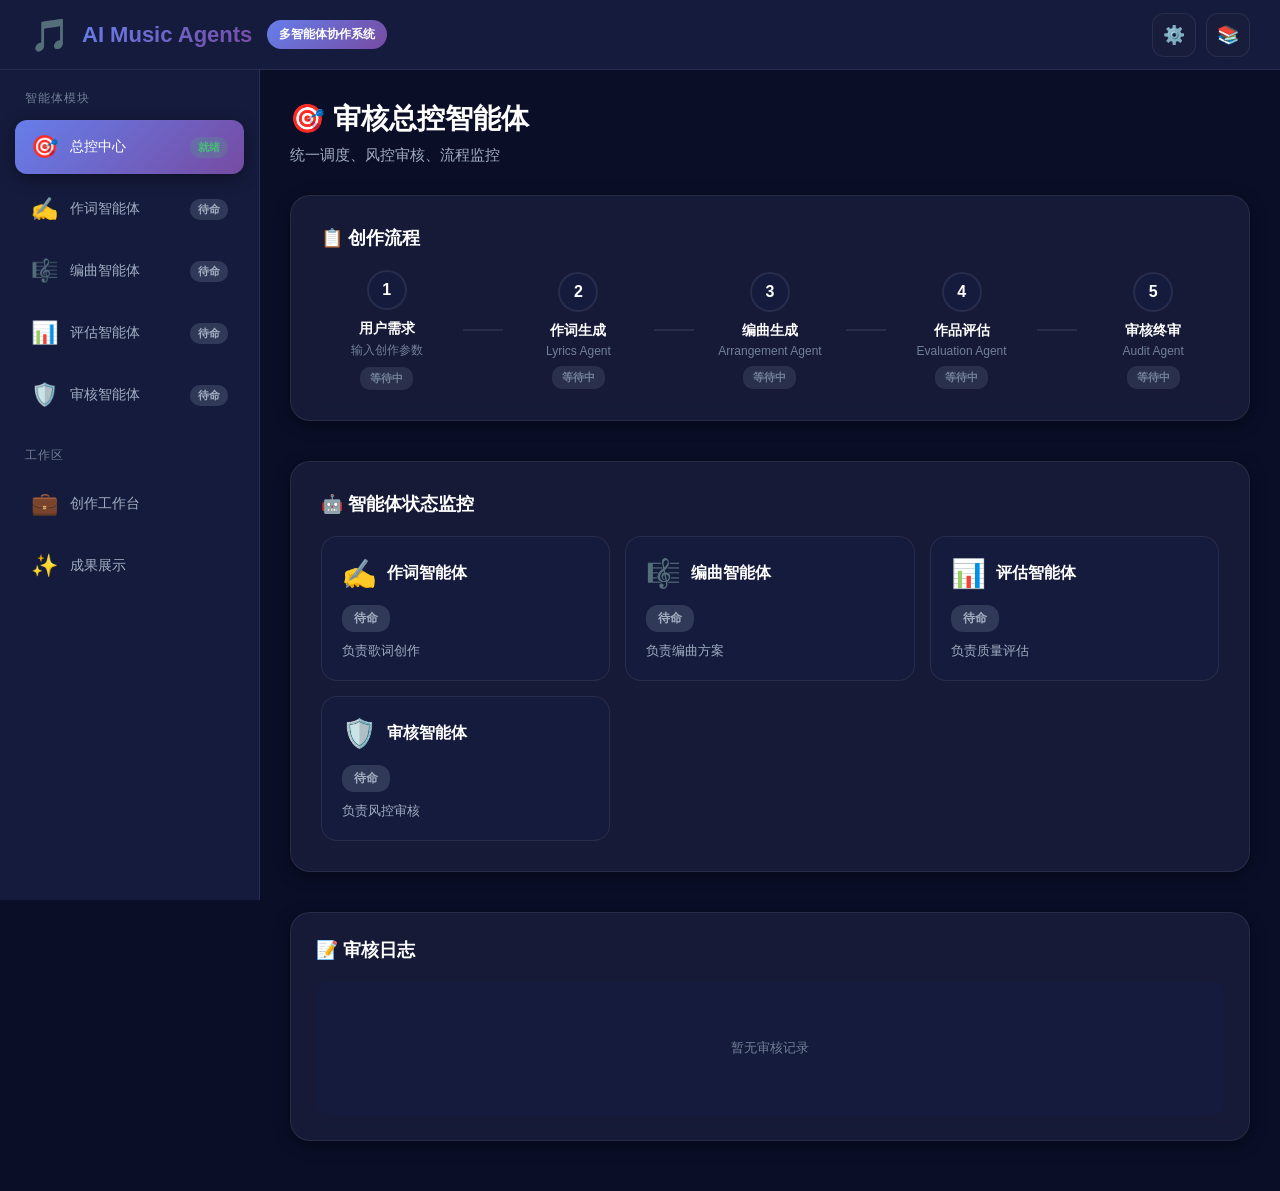
==== commit 48488969: "2" ====
--- a/index.html
+++ b/index.html
@@ -17,6 +17,9 @@
             <span class="badge">多智能体协作系统</span>
         </div>
         <div class="header-right">
+            <button class="btn-icon" id="apiConfigBtn" title="AI API配置">
+                ⚙️
+            </button>
             <button class="btn-icon" id="historyBtn" title="历史作品">
                 📚
             </button>
@@ -443,7 +446,7 @@
             <section class="agent-section" id="resultSection">
                 <div class="section-header">
                     <h2>✨ 创作成果</h2>
-                    <p class="subtitle">完整的音乐作品方案</p>
+                    <p class="subtitle">完整的音乐作品方案 + 最终编曲录音 + 人声录制</p>
                 </div>
 
                 <div class="result-container" id="resultContainer">
@@ -466,6 +469,96 @@
         </div>
         <div class="history-list" id="historyList"></div>
     </div>
+    
+    <!-- API配置面板 -->
+    <div class="api-config-sidebar" id="apiConfigSidebar">
+        <div class="history-header">
+            <h3>⚙️ AI API配置</h3>
+            <button class="close-btn" id="closeApiConfig">✕</button>
+        </div>
+        <div class="api-config-content">
+            <div class="config-section">
+                <h4>🤖 选择AI引擎</h4>
+                <div class="api-options">
+                    <label class="api-option">
+                        <input type="radio" name="apiEngine" value="local" checked>
+                        <span class="option-label">
+                            <strong>本地模板引擎</strong>
+                            <small>免费、快速、离线可用</small>
+                        </span>
+                    </label>
+                    <label class="api-option">
+                        <input type="radio" name="apiEngine" value="openai">
+                        <span class="option-label">
+                            <strong>OpenAI GPT-4</strong>
+                            <small>质量最高、需付费</small>
+                        </span>
+                    </label>
+                    <label class="api-option">
+                        <input type="radio" name="apiEngine" value="anthropic">
+                        <span class="option-label">
+                            <strong>Claude 3 Opus</strong>
+                            <small>创意性强、需付费</small>
+                        </span>
+                    </label>
+                    <label class="api-option">
+                        <input type="radio" name="apiEngine" value="huggingface">
+                        <span class="option-label">
+                            <strong>Hugging Face</strong>
+                            <small>免费额度、中等质量</small>
+                        </span>
+                    </label>
+                </div>
+            </div>
+
+            <div class="config-section" id="openaiConfig" style="display: none;">
+                <h4>🔑 OpenAI API Key</h4>
+                <input type="password" id="openaiApiKey" placeholder="sk-..." />
+                <select id="openaiModel">
+                    <option value="gpt-4">GPT-4 (推荐)</option>
+                    <option value="gpt-3.5-turbo">GPT-3.5 Turbo (更快)</option>
+                </select>
+                <p class="config-hint">从 <a href="https://platform.openai.com/api-keys" target="_blank">OpenAI官网</a> 获取API Key</p>
+            </div>
+
+            <div class="config-section" id="anthropicConfig" style="display: none;">
+                <h4>🔑 Anthropic API Key</h4>
+                <input type="password" id="anthropicApiKey" placeholder="sk-ant-..." />
+                <select id="anthropicModel">
+                    <option value="claude-3-opus-20240229">Claude 3 Opus (最强)</option>
+                    <option value="claude-3-sonnet-20240229">Claude 3 Sonnet (平衡)</option>
+                    <option value="claude-3-haiku-20240307">Claude 3 Haiku (最快)</option>
+                </select>
+                <p class="config-hint">从 <a href="https://console.anthropic.com/" target="_blank">Anthropic官网</a> 获取API Key</p>
+            </div>
+
+            <div class="config-section" id="huggingfaceConfig" style="display: none;">
+                <h4>🔑 Hugging Face API Token</h4>
+                <input type="password" id="huggingfaceApiKey" placeholder="hf_..." />
+                <select id="huggingfaceModel">
+                    <option value="gpt2">GPT-2 (通用)</option>
+                    <option value="facebook/bart-large-cnn">BART (文本生成)</option>
+                </select>
+                <p class="config-hint">从 <a href="https://huggingface.co/settings/tokens" target="_blank">Hugging Face</a> 获取Token</p>
+            </div>
+
+            <div class="config-actions">
+                <button class="btn-primary btn-full" id="saveApiConfig">💾 保存配置</button>
+                <button class="btn-sm btn-full" id="testApiConnection">🧪 测试连接</button>
+            </div>
+
+            <div class="config-info">
+                <h4>ℹ️ 说明</h4>
+                <ul>
+                    <li>API Key仅存储在浏览器本地，不会上传到服务器</li>
+                    <li>使用API可生成更专业、更有创意的歌词和编曲</li>
+                    <li>如未配置API，将自动使用本地模板引擎</li>
+                    <li>建议先测试连接是否成功</li>
+                </ul>
+            </div>
+        </div>
+    </div>
+    
     <div class="overlay" id="overlay"></div>
 
     <script src="script.js"></script>
--- a/style.css
+++ b/style.css
@@ -690,6 +690,295 @@
     font-size: 15px;
 }
 
+/* ========== 音频播放器样式 ========== */
+.audio-result-section {
+    position: relative;
+    overflow: hidden;
+}
+
+.audio-result-section::before {
+    content: '';
+    position: absolute;
+    top: -50%;
+    right: -50%;
+    width: 200%;
+    height: 200%;
+    background: radial-gradient(circle, rgba(102, 126, 234, 0.1) 0%, transparent 70%);
+    animation: pulse 4s ease-in-out infinite;
+}
+
+@keyframes pulse {
+    0%, 100% { transform: scale(1); opacity: 0.5; }
+    50% { transform: scale(1.1); opacity: 0.8; }
+}
+
+.audio-player-wrapper {
+    display: flex;
+    flex-direction: column;
+    gap: 20px;
+    position: relative;
+    z-index: 1;
+}
+
+.album-art-large {
+    width: 150px;
+    height: 150px;
+    background: var(--accent-gradient);
+    border-radius: var(--radius-lg);
+    display: flex;
+    align-items: center;
+    justify-content: center;
+    box-shadow: 0 8px 32px rgba(102, 126, 234, 0.4);
+    margin: 0 auto;
+    position: relative;
+    overflow: hidden;
+}
+
+.album-art-large::before {
+    content: '';
+    position: absolute;
+    top: -50%;
+    left: -50%;
+    width: 200%;
+    height: 200%;
+    background: linear-gradient(45deg, transparent, rgba(255, 255, 255, 0.1), transparent);
+    animation: shimmer 3s infinite;
+}
+
+@keyframes shimmer {
+    0% { transform: translateX(-100%) translateY(-100%); }
+    100% { transform: translateX(100%) translateY(100%); }
+}
+
+.music-notes {
+    display: flex;
+    gap: 10px;
+    font-size: 40px;
+    color: white;
+    z-index: 1;
+}
+
+.music-notes span {
+    animation: musicFloat 1.5s ease-in-out infinite;
+}
+
+.music-notes span:nth-child(1) { animation-delay: 0s; }
+.music-notes span:nth-child(2) { animation-delay: 0.2s; }
+.music-notes span:nth-child(3) { animation-delay: 0.4s; }
+
+@keyframes musicFloat {
+    0%, 100% { transform: translateY(0) rotate(0deg); opacity: 0.7; }
+    50% { transform: translateY(-15px) rotate(10deg); opacity: 1; }
+}
+
+.player-info {
+    text-align: center;
+}
+
+.track-title {
+    font-size: 24px;
+    font-weight: 700;
+    margin-bottom: 8px;
+    background: var(--accent-gradient);
+    -webkit-background-clip: text;
+    -webkit-text-fill-color: transparent;
+    background-clip: text;
+}
+
+.track-meta {
+    font-size: 14px;
+    color: var(--text-secondary);
+    text-transform: uppercase;
+    letter-spacing: 1px;
+}
+
+audio#finalAudioPlayer {
+    width: 100%;
+    height: 50px;
+    border-radius: var(--radius-md);
+    outline: none;
+}
+
+audio#finalAudioPlayer::-webkit-media-controls-panel {
+    background: var(--bg-secondary);
+}
+
+.audio-actions {
+    display: flex;
+    gap: 10px;
+    justify-content: center;
+}
+
+/* ========== 人声录制模块 ========= */
+.vocal-recording-section {
+    background: linear-gradient(135deg, rgba(237, 137, 54, 0.1), rgba(245, 101, 101, 0.1));
+    border: 2px solid var(--warning);
+}
+
+.vocal-recorder-wrapper {
+    display: flex;
+    flex-direction: column;
+    gap: 25px;
+}
+
+.recorder-controls {
+    display: flex;
+    flex-direction: column;
+    align-items: center;
+    gap: 20px;
+    padding: 30px;
+    background: var(--bg-secondary);
+    border-radius: var(--radius-lg);
+}
+
+.recorder-status {
+    display: flex;
+    flex-direction: column;
+    align-items: center;
+    gap: 10px;
+}
+
+.recorder-status .status-icon {
+    font-size: 48px;
+    animation: pulse 2s ease-in-out infinite;
+}
+
+.recorder-status .status-text {
+    font-size: 16px;
+    font-weight: 600;
+    color: var(--text-primary);
+}
+
+.recorder-timer {
+    font-size: 48px;
+    font-weight: 700;
+    font-family: 'Courier New', monospace;
+    color: var(--accent-primary);
+    text-shadow: 0 0 20px rgba(102, 126, 234, 0.5);
+}
+
+.recorder-buttons {
+    display: flex;
+    gap: 15px;
+    flex-wrap: wrap;
+    justify-content: center;
+}
+
+.btn-record,
+.btn-stop,
+.btn-play {
+    display: flex;
+    align-items: center;
+    gap: 8px;
+    padding: 14px 28px;
+    border: none;
+    border-radius: var(--radius-md);
+    font-size: 15px;
+    font-weight: 600;
+    cursor: pointer;
+    transition: all 0.3s ease;
+    box-shadow: var(--shadow-md);
+}
+
+.btn-record {
+    background: linear-gradient(135deg, #f56565, #e53e3e);
+    color: white;
+}
+
+.btn-record:hover:not(:disabled) {
+    transform: translateY(-2px);
+    box-shadow: 0 8px 25px rgba(245, 101, 101, 0.4);
+}
+
+.btn-record:disabled {
+    opacity: 0.5;
+    cursor: not-allowed;
+}
+
+.btn-stop {
+    background: linear-gradient(135deg, #ed8936, #dd6b20);
+    color: white;
+}
+
+.btn-stop:hover:not(:disabled) {
+    transform: translateY(-2px);
+    box-shadow: 0 8px 25px rgba(237, 137, 54, 0.4);
+}
+
+.btn-stop:disabled {
+    opacity: 0.5;
+    cursor: not-allowed;
+}
+
+.btn-play {
+    background: linear-gradient(135deg, #48bb78, #38a169);
+    color: white;
+}
+
+.btn-play:hover:not(:disabled) {
+    transform: translateY(-2px);
+    box-shadow: 0 8px 25px rgba(72, 187, 120, 0.4);
+}
+
+.btn-play:disabled {
+    opacity: 0.5;
+    cursor: not-allowed;
+}
+
+.btn-icon {
+    font-size: 18px;
+}
+
+.recorder-hint {
+    font-size: 13px;
+    color: var(--text-secondary);
+    text-align: center;
+    padding: 12px;
+    background: rgba(102, 126, 234, 0.1);
+    border-radius: var(--radius-sm);
+    border-left: 3px solid var(--accent-primary);
+}
+
+.audio-visualizer {
+    width: 100%;
+    height: 150px;
+    background: var(--bg-secondary);
+    border-radius: var(--radius-md);
+    overflow: hidden;
+    position: relative;
+}
+
+#visualizerCanvas {
+    width: 100%;
+    height: 100%;
+    display: block;
+}
+
+.vocal-actions {
+    display: flex;
+    gap: 10px;
+    justify-content: center;
+    flex-wrap: wrap;
+    padding: 20px;
+    background: var(--bg-secondary);
+    border-radius: var(--radius-md);
+}
+
+.merge-result {
+    margin-top: 25px;
+    padding: 25px;
+    background: linear-gradient(135deg, rgba(72, 187, 120, 0.15), rgba(66, 153, 225, 0.15));
+    border: 2px solid var(--success);
+    border-radius: var(--radius-lg);
+    animation: slideUp 0.5s ease;
+}
+
+.merge-result h4 {
+    font-size: 18px;
+    margin-bottom: 15px;
+    color: var(--success);
+}
+
 /* ========== 历史侧边栏 ========== */
 .history-sidebar {
     position: fixed;
@@ -804,6 +1093,166 @@
 .overlay.show {
     opacity: 1;
     visibility: visible;
+}
+
+/* ========== API配置面板 ========= */
+.api-config-sidebar {
+    position: fixed;
+    top: 0;
+    right: -500px;
+    width: 500px;
+    height: 100vh;
+    background: var(--bg-secondary);
+    border-left: 1px solid var(--border-color);
+    z-index: 2000;
+    transition: right 0.3s ease;
+    display: flex;
+    flex-direction: column;
+    overflow-y: auto;
+}
+
+.api-config-sidebar.open {
+    right: 0;
+}
+
+.api-config-content {
+    padding: 25px;
+    display: flex;
+    flex-direction: column;
+    gap: 25px;
+}
+
+.config-section {
+    display: flex;
+    flex-direction: column;
+    gap: 12px;
+}
+
+.config-section h4 {
+    font-size: 16px;
+    font-weight: 600;
+    margin-bottom: 8px;
+}
+
+.api-options {
+    display: flex;
+    flex-direction: column;
+    gap: 10px;
+}
+
+.api-option {
+    display: flex;
+    align-items: start;
+    gap: 12px;
+    padding: 15px;
+    background: var(--bg-card);
+    border: 2px solid var(--border-color);
+    border-radius: var(--radius-md);
+    cursor: pointer;
+    transition: all 0.3s ease;
+}
+
+.api-option:hover {
+    border-color: var(--accent-primary);
+}
+
+.api-option input[type="radio"] {
+    margin-top: 3px;
+    accent-color: var(--accent-primary);
+}
+
+.api-option input[type="radio"]:checked + .option-label {
+    color: var(--text-primary);
+}
+
+.option-label {
+    flex: 1;
+    display: flex;
+    flex-direction: column;
+    gap: 4px;
+}
+
+.option-label strong {
+    font-size: 14px;
+}
+
+.option-label small {
+    font-size: 12px;
+    color: var(--text-muted);
+}
+
+.config-section input,
+.config-section select {
+    width: 100%;
+    padding: 12px 16px;
+    background: var(--bg-card);
+    border: 1px solid var(--border-color);
+    border-radius: var(--radius-md);
+    color: var(--text-primary);
+    font-size: 14px;
+    transition: all 0.3s ease;
+}
+
+.config-section input:focus,
+.config-section select:focus {
+    outline: none;
+    border-color: var(--accent-primary);
+    box-shadow: 0 0 0 3px rgba(102, 126, 234, 0.1);
+}
+
+.config-hint {
+    font-size: 12px;
+    color: var(--text-muted);
+    line-height: 1.6;
+}
+
+.config-hint a {
+    color: var(--accent-primary);
+    text-decoration: none;
+}
+
+.config-hint a:hover {
+    text-decoration: underline;
+}
+
+.config-actions {
+    display: flex;
+    flex-direction: column;
+    gap: 10px;
+    margin-top: 10px;
+}
+
+.config-info {
+    padding: 20px;
+    background: rgba(102, 126, 234, 0.1);
+    border: 1px solid var(--accent-primary);
+    border-radius: var(--radius-md);
+}
+
+.config-info h4 {
+    font-size: 14px;
+    margin-bottom: 12px;
+}
+
+.config-info ul {
+    list-style: none;
+    padding: 0;
+}
+
+.config-info li {
+    font-size: 13px;
+    color: var(--text-secondary);
+    padding: 6px 0;
+    padding-left: 20px;
+    position: relative;
+}
+
+.config-info li::before {
+    content: '•';
+    position: absolute;
+    left: 0;
+    color: var(--accent-primary);
+    font-weight: bold;
 }
 
 /* ========== 响应式设计 ========== */
